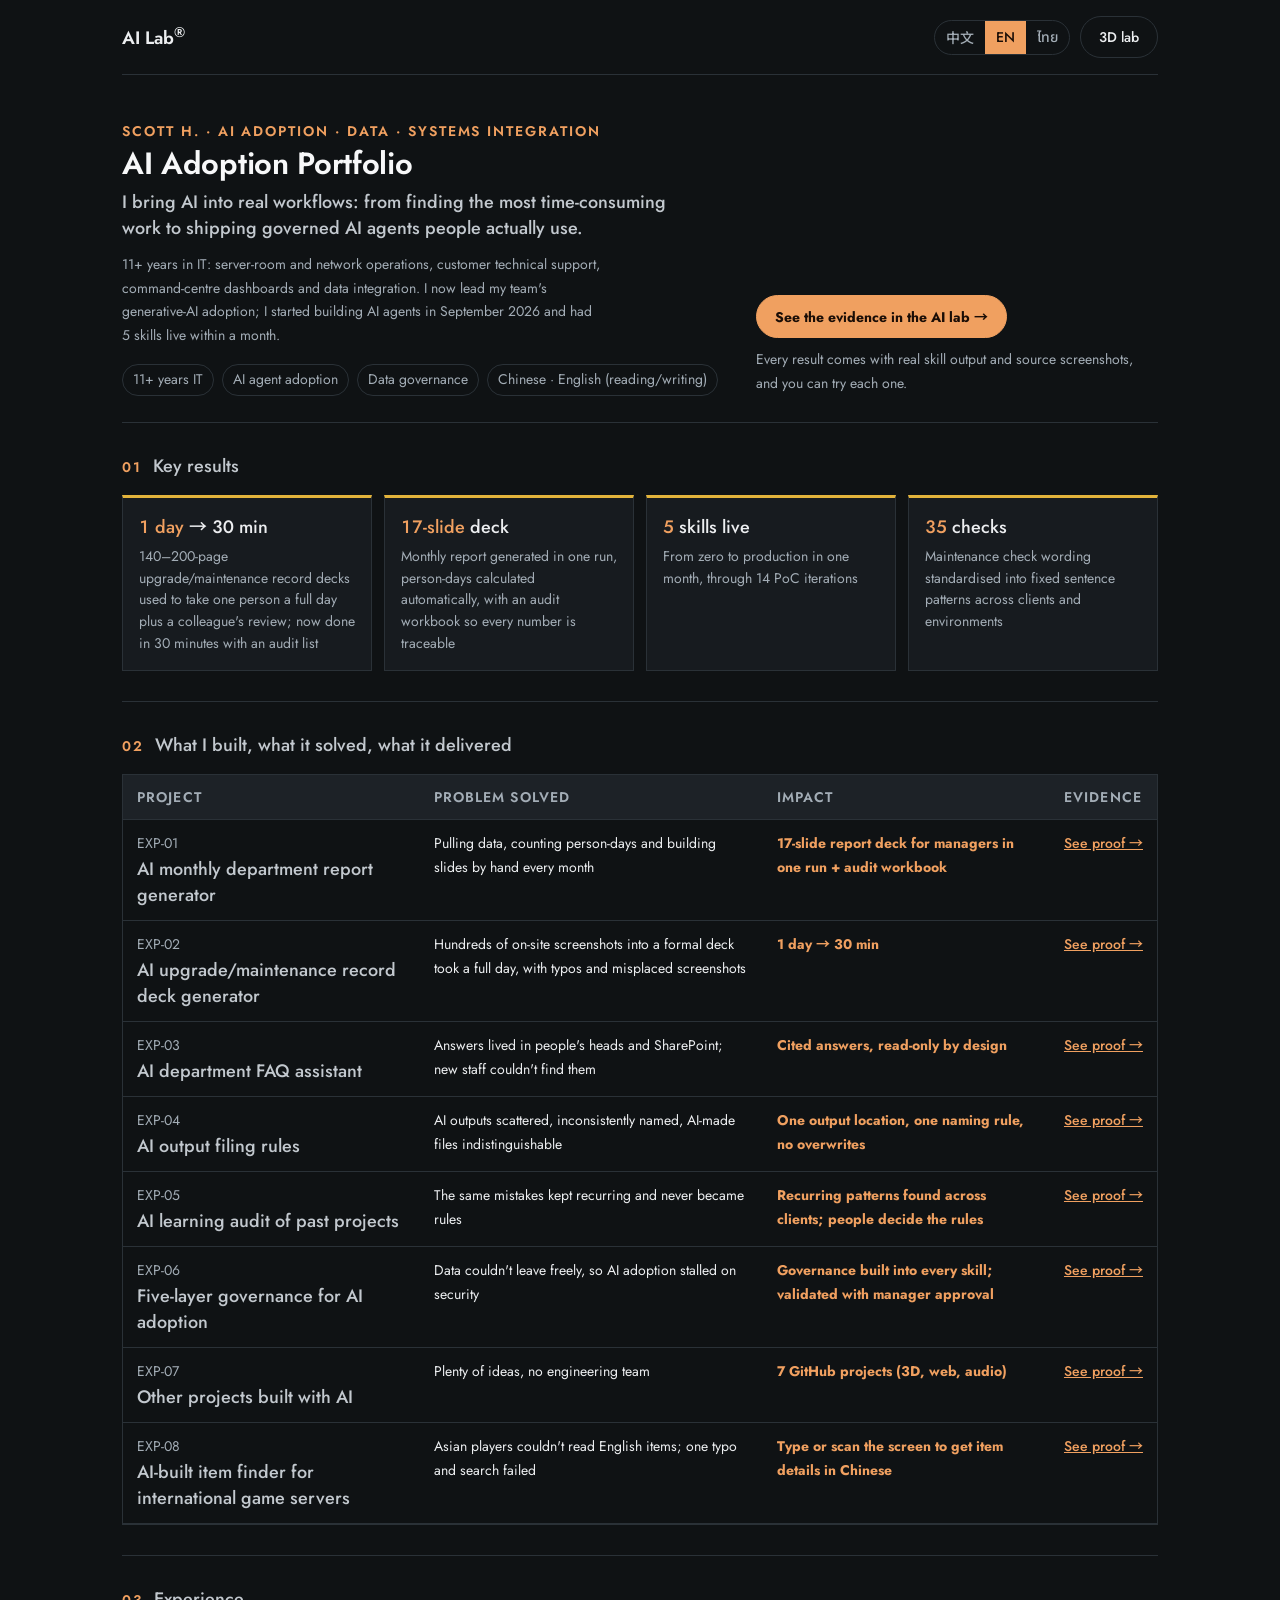
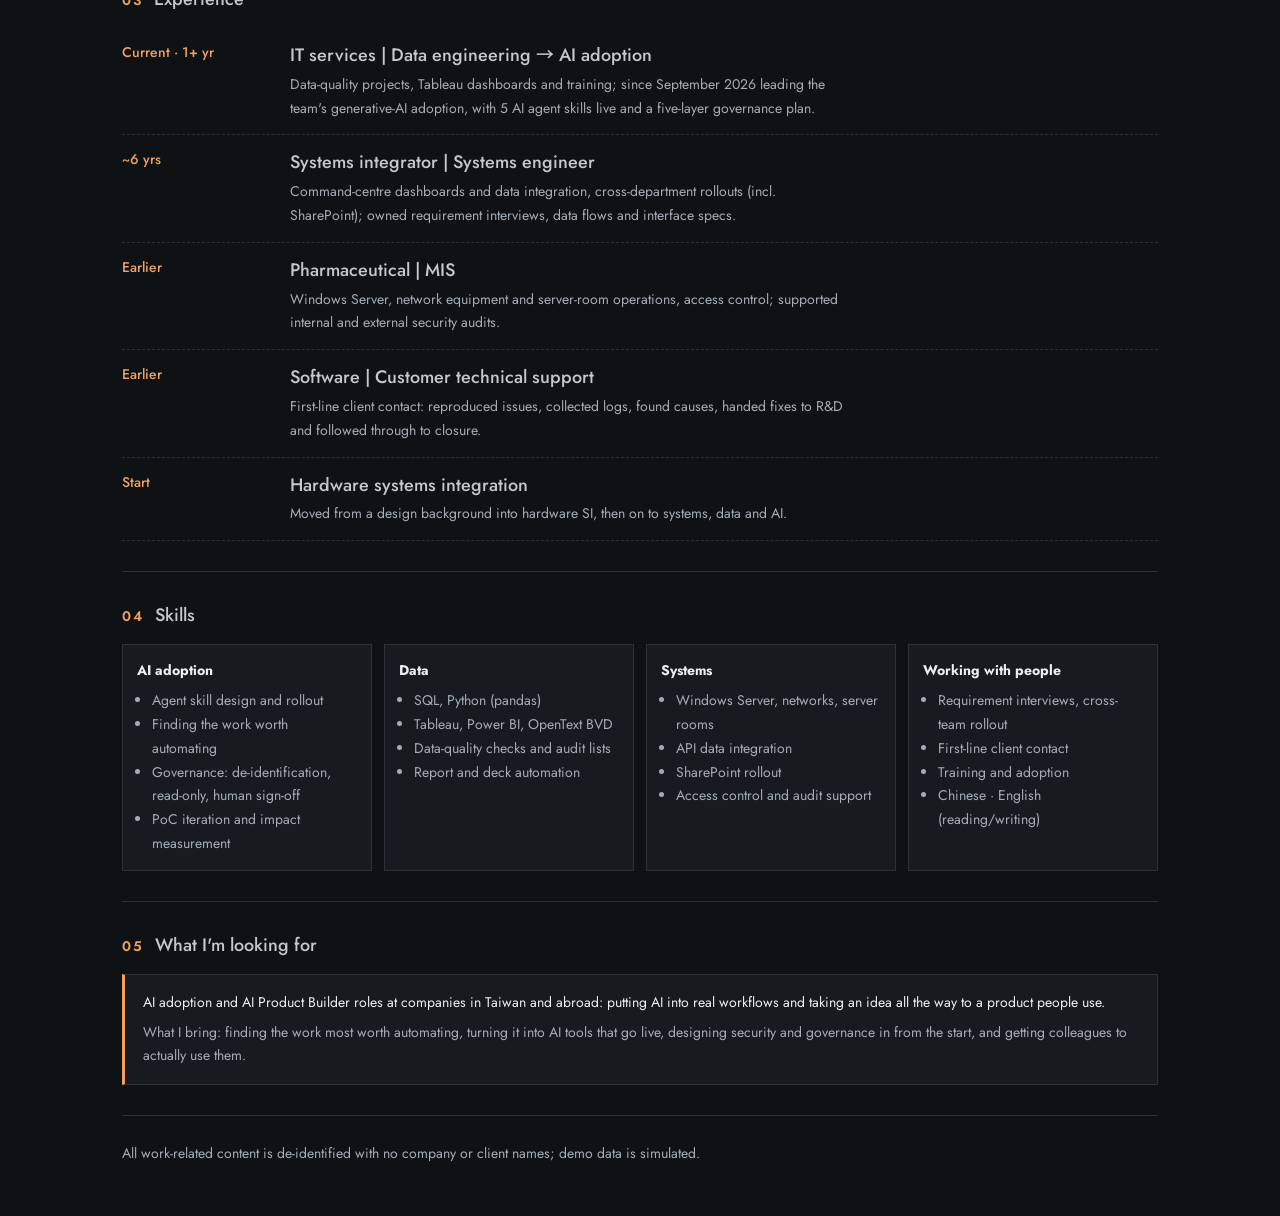
==== profile.html @ 8e2d0baa "「17 頁」統一寫明是 17 頁簡報（中英泰） Co-Authored-By: Claude Opus 5.5 <noreply@anthropic.com> Claude-Session: http" ====
<!DOCTYPE html>
<html lang="zh-Hant">
<head>
<meta charset="utf-8">
<meta name="viewport" content="width=device-width, initial-scale=1">
<title>Scott H. · AI 導入作品集</title>
<link rel="preconnect" href="https://fonts.googleapis.com">
<link rel="preconnect" href="https://fonts.gstatic.com" crossorigin>
<link href="https://fonts.googleapis.com/css2?family=Jost:wght@200;300;400;500;600;700;800;900&family=Noto+Sans+TC:wght@300;400;500;700;900&family=Noto+Sans+Thai:wght@300;400;500;700&display=swap" rel="stylesheet">
<script src="i18n.js"></script>
<style>
/* One-page profile for HR and hiring managers: who, what, impact, proof. Industrial palette matching the 3D lab. */
:root{
  --bg:#0F1214;--panel:#171B1F;--panel2:#1D2227;--ink:#ECEEF0;--ink2:#A3ADB6;--line:#2A3137;
  --amber:#F0A060;--yellow:#E2B33B;--ok:#5CC58C;
  --display:"Jost","Noto Sans TC","Noto Sans Thai","PingFang TC","Microsoft JhengHei",sans-serif;--body:"Jost","Noto Sans TC","Noto Sans Thai","PingFang TC","Microsoft JhengHei",sans-serif;--mono:"Jost","Noto Sans TC","Noto Sans Thai","PingFang TC","Microsoft JhengHei",sans-serif;
  color-scheme:dark;
}
*{box-sizing:border-box}html,body{margin:0}
body{background:var(--bg);color:var(--ink);font:16px/1.7 var(--body)}
a{color:var(--amber)}
.wrap{max-width:1080px;margin:0 auto;padding:0 22px}
.top{display:flex;justify-content:space-between;align-items:center;gap:12px;padding:16px 0;border-bottom:1px solid var(--line)}
.top .logo{font:600 18px var(--display);text-decoration:none;color:var(--ink)}
.top .r{display:flex;gap:10px;align-items:center}
.langsw{display:inline-flex;border:1px solid var(--line);border-radius:999px;overflow:hidden}
.langsw button{background:none;border:none;color:var(--ink2);font:500 12px var(--display);padding:6px 11px;cursor:pointer}
.langsw button[aria-pressed="true"]{background:var(--amber);color:#1A0D06}
.btn{display:inline-flex;align-items:center;gap:8px;padding:10px 18px;border-radius:999px;border:1px solid var(--line);color:var(--ink);text-decoration:none;font:500 14px var(--body)}
.btn.solid{background:var(--amber);border-color:var(--amber);color:#1A0D06;font-weight:700}
.hero{padding:46px 0 26px;display:grid;grid-template-columns:minmax(0,3fr) minmax(0,2fr);gap:30px;align-items:end}
@media (max-width:820px){.hero{grid-template-columns:1fr}}
.k{font:600 12px var(--mono);letter-spacing:.14em;color:var(--amber);text-transform:uppercase}
h1{font:300 clamp(42px,6vw,72px)/1.05 var(--display);margin:.15em 0 .2em;letter-spacing:-.01em}
.role{font:500 clamp(18px,2.2vw,22px)/1.5 var(--body);margin:0 0 12px;text-wrap:balance}
.lede{color:var(--ink2);max-width:60ch;margin:0}
.chips{display:flex;flex-wrap:wrap;gap:8px;margin-top:16px}
.chip{font-size:13px;padding:3px 10px;border:1px solid var(--line);border-radius:999px;color:var(--ink2)}
.cta{display:flex;flex-direction:column;gap:10px;align-items:flex-start}
.cta p{margin:0;font-size:13px;color:var(--ink2)}
section{padding:30px 0;border-top:1px solid var(--line)}
h2{font:500 22px var(--body);margin:0 0 16px;display:flex;gap:12px;align-items:baseline}
h2 small{font:600 12px var(--mono);color:var(--amber);letter-spacing:.12em}
.tiles{display:grid;grid-template-columns:repeat(4,minmax(0,1fr));gap:12px}
@media (max-width:820px){.tiles{grid-template-columns:repeat(2,minmax(0,1fr))}}
.tile{background:var(--panel);border:1px solid var(--line);border-top:3px solid var(--yellow);padding:16px}
.tile strong{display:block;font:500 clamp(26px,3vw,34px)/1.15 var(--display);color:var(--ink);font-variant-numeric:tabular-nums}
.tile strong em{font-style:normal;color:var(--amber)}
.tile span{display:block;margin-top:6px;font-size:14px;color:var(--ink2);line-height:1.55}
.tbl{overflow-x:auto;border:1px solid var(--line)}
table{border-collapse:collapse;width:100%;min-width:760px;font-size:14.5px}
th,td{padding:12px 14px;border-bottom:1px solid var(--line);text-align:left;vertical-align:top}
th{background:var(--panel2);font:600 12px var(--mono);letter-spacing:.08em;color:var(--ink2);text-transform:uppercase}
td.case b{display:block;font-size:15.5px}td.case small{color:var(--ink2);font:12px var(--mono)}
td.gain{color:var(--amber);font-weight:700;white-space:normal;min-width:160px}
td.ev a{white-space:nowrap;font-weight:500}
.tl{display:flex;flex-direction:column;gap:0}
.tl .it{display:grid;grid-template-columns:150px minmax(0,1fr);gap:18px;padding:14px 0;border-bottom:1px dashed var(--line)}
@media (max-width:640px){.tl .it{grid-template-columns:1fr;gap:2px}}
.tl .when{font:500 14px var(--mono);color:var(--amber)}
.tl b{font-size:16px}.tl p{margin:4px 0 0;color:var(--ink2);font-size:14.5px;max-width:70ch}
.cols{display:grid;grid-template-columns:repeat(4,minmax(0,1fr));gap:12px}
@media (max-width:820px){.cols{grid-template-columns:repeat(2,minmax(0,1fr))}}
.col{background:var(--panel);border:1px solid var(--line);padding:14px}
.col b{display:block;margin-bottom:6px}.col ul{margin:0;padding-left:1.1em;color:var(--ink2);font-size:14px}
.target{background:var(--panel);border:1px solid var(--line);border-left:3px solid var(--amber);padding:16px 18px}
.target p{margin:0 0 6px}.target p:last-child{margin:0;color:var(--ink2);font-size:14.5px}
footer{padding:26px 0 50px;color:var(--ink2);font-size:13px;border-top:1px solid var(--line)}
a:focus-visible,button:focus-visible{outline:2px solid var(--amber);outline-offset:2px}
</style>
<link rel="stylesheet" href="type.css">
</head>
<body>
<div class="wrap">
  <header class="top"><a class="logo" href="index.html">AI Lab<sup>®</sup></a><div class="r"><span id="sw"></span><a class="btn" href="index.html" data-t="toLab"></a></div></header>

  <div class="hero">
    <div>
      <div class="k" data-t="k"></div>
      <h1 data-t="h1"></h1>
      <p class="role" data-t="role"></p>
      <p class="lede" data-t="lede"></p>
      <div class="chips" id="chips"></div>
    </div>
    <div class="cta"><a class="btn solid" href="index.html#room" data-t="ctaLab"></a><p data-t="ctaNote"></p></div>
  </div>

  <section><h2><small>01</small><span data-t="h.impact"></span></h2><div class="tiles" id="tiles"></div></section>
  <section><h2><small>02</small><span data-t="h.cases"></span></h2><div class="tbl"><table><thead><tr><th data-t="th.case"></th><th data-t="th.pain"></th><th data-t="th.gain"></th><th data-t="th.ev"></th></tr></thead><tbody id="rows"></tbody></table></div></section>
  <section><h2><small>03</small><span data-t="h.tl"></span></h2><div class="tl" id="tl"></div></section>
  <section><h2><small>04</small><span data-t="h.skills"></span></h2><div class="cols" id="cols"></div></section>
  <section><h2><small>05</small><span data-t="h.target"></span></h2><div class="target"><p data-t="target1"></p><p data-t="target2"></p></div></section>
  <footer data-t="foot"></footer>
</div>
<script>
const L=(window.I18N&&I18N.lang)||"zh";
const T={
 k:{zh:"Scott H. · AI 導入 · 資料 · 系統整合",en:"Scott H. · AI adoption · Data · Systems integration",th:"Scott H. · การนำ AI มาใช้ · ข้อมูล · บูรณาการระบบ"},
 h1:{zh:"AI 導入作品集",en:"AI Adoption Portfolio",th:"พอร์ตโฟลิโอการนำ AI มาใช้"},
 role:{zh:"把 AI 導入真實工作流程的人：從找出最耗工的作業，到做成可上線、可治理的 AI Agent。",en:"I bring AI into real workflows: from finding the most time-consuming work to shipping governed AI agents people actually use.",th:"ผมนำ AI เข้าสู่งานจริง ตั้งแต่ค้นหางานที่กินเวลามากที่สุด จนถึงสร้าง AI Agent ที่ใช้งานได้จริงและมีการกำกับดูแล"},
 lede:{zh:"超過 11 年 IT 資歷，做過機房與網路維運、客戶技術窗口、戰情室儀表板與資料整合，現在負責團隊的生成式 AI 導入。2026 年 9 月開始做 AI Agent，一個月內讓 5 支 Skill 上線。",en:"11+ years in IT: server-room and network operations, customer technical support, command-centre dashboards and data integration. I now lead my team's generative-AI adoption; I started building AI agents in September 2026 and had 5 skills live within a month.",th:"ประสบการณ์ไอทีมากกว่า 11 ปี ทั้งดูแลห้องเซิร์ฟเวอร์และเครือข่าย ผู้ประสานงานเทคนิคกับลูกค้า แดชบอร์ดศูนย์บัญชาการ และการเชื่อมต่อข้อมูล ปัจจุบันรับผิดชอบการนำ Generative AI มาใช้ในทีม เริ่มสร้าง AI Agent ในเดือนกันยายน 2026 และใช้งานจริงได้ 5 Skill ภายในหนึ่งเดือน"},
 chips:{zh:["11+ 年 IT","AI Agent 導入","資料治理","中文・英文讀寫"],en:["11+ years IT","AI agent adoption","Data governance","Chinese · English (reading/writing)"],th:["ไอที 11+ ปี","นำ AI Agent มาใช้","กำกับดูแลข้อมูล","จีน · อังกฤษ (อ่าน/เขียน)"]},
 toLab:{zh:"3D 實驗室",en:"3D lab",th:"ห้องแล็บ 3D"},
 ctaLab:{zh:"進入 AI 實驗室看實際證據 →",en:"See the evidence in the AI lab →",th:"ดูหลักฐานในห้องแล็บ AI →"},
 ctaNote:{zh:"每個成果都附 Skill 實際產出的畫面與原始檔截圖，也可以直接操作。",en:"Every result comes with real skill output and source screenshots, and you can try each one.",th:"ทุกผลงานมีภาพผลลัพธ์จริงของ Skill และภาพไฟล์ต้นฉบับ และทดลองใช้งานได้"},
 "h.impact":{zh:"關鍵成果",en:"Key results",th:"ผลลัพธ์สำคัญ"},
 "h.cases":{zh:"做過什麼、解決什麼、效益在哪",en:"What I built, what it solved, what it delivered",th:"ทำอะไร แก้ปัญหาอะไร และได้ผลอย่างไร"},
 "th.case":{zh:"成果",en:"Project",th:"ผลงาน"},"th.pain":{zh:"解決的問題",en:"Problem solved",th:"ปัญหาที่แก้"},"th.gain":{zh:"效益",en:"Impact",th:"ผลลัพธ์"},"th.ev":{zh:"證據",en:"Evidence",th:"หลักฐาน"},
 "h.tl":{zh:"經歷",en:"Experience",th:"ประสบการณ์"},
 "h.skills":{zh:"能力",en:"Skills",th:"ทักษะ"},
 "h.target":{zh:"求職方向",en:"What I'm looking for",th:"ตำแหน่งที่มองหา"},
 target1:{zh:"國內外企業的 AI 導入與 AI Product Builder 相關職務：把 AI 用進真實工作流程，從一個想法做到可上線的產品。",en:"AI adoption and AI Product Builder roles at companies in Taiwan and abroad: putting AI into real workflows and taking an idea all the way to a product people use.",th:"ตำแหน่งด้านการนำ AI มาใช้และ AI Product Builder ในองค์กรทั้งในไต้หวันและต่างประเทศ: นำ AI เข้าสู่งานจริง และพาไอเดียไปจนเป็นผลิตภัณฑ์ที่ใช้งานได้"},
 target2:{zh:"能帶來的是：找出最值得自動化的作業、做成可上線的 AI 工具、同時把資安與治理設計進去，並推動同事真的用起來。",en:"What I bring: finding the work most worth automating, turning it into AI tools that go live, designing security and governance in from the start, and getting colleagues to actually use them.",th:"สิ่งที่ผมนำมาได้: ค้นหางานที่คุ้มค่าที่สุดในการทำให้อัตโนมัติ สร้างเป็นเครื่องมือ AI ที่ใช้งานจริง ออกแบบความปลอดภัยและการกำกับดูแลตั้งแต่ต้น และผลักดันให้เพื่อนร่วมงานใช้งานจริง"},
 foot:{zh:"所有工作相關內容均已去識別化，不含公司與客戶名稱；展示資料為模擬資料。",en:"All work-related content is de-identified with no company or client names; demo data is simulated.",th:"เนื้อหาที่เกี่ยวกับงานทั้งหมดปกปิดตัวตนแล้ว ไม่มีชื่อบริษัทหรือลูกค้า ข้อมูลสาธิตเป็นข้อมูลจำลอง"},
 ev:{zh:"看證據 →",en:"See proof →",th:"ดูหลักฐาน →"}
};
const t=k=>(T[k]&&(T[k][L]||T[k].zh))||k;
const TILES={
 zh:[["<em>1 天</em> → 30 分鐘","140–200 頁的升級／保養紀錄簡報，原本一人整天製作再請同事核對，現在半小時完成並附核對明細"],["<em>17 頁</em>簡報","月會報告一次產出，人天自動計算，附核對明細 Excel，每個數字可回查"],["<em>5 支</em> Skill","一個月內從零到上線，經過 14 版 PoC 迭代"],["<em>35 項</em>","保養檢查寫法統一成標準句型，跨客戶、跨環境一致"]],
 en:[["<em>1 day</em> → 30 min","140–200-page upgrade/maintenance record decks used to take one person a full day plus a colleague's review; now done in 30 minutes with an audit list"],["<em>17-slide</em> deck","Monthly report generated in one run, person-days calculated automatically, with an audit workbook so every number is traceable"],["<em>5</em> skills live","From zero to production in one month, through 14 PoC iterations"],["<em>35</em> checks","Maintenance check wording standardised into fixed sentence patterns across clients and environments"]],
 th:[["<em>1 วัน</em> → 30 นาที","สไลด์บันทึกอัปเกรด/บำรุงรักษา 140–200 หน้า เดิมใช้คนหนึ่งคนทั้งวันและให้เพื่อนตรวจ ตอนนี้เสร็จใน 30 นาทีพร้อมรายการตรวจสอบ"],["สไลด์ <em>17 หน้า</em>","รายงานประจำเดือนสร้างในครั้งเดียว คำนวณ man-day อัตโนมัติ พร้อม Excel ตรวจสอบให้ย้อนดูทุกตัวเลขได้"],["<em>5</em> Skill","จากศูนย์ถึงใช้งานจริงในหนึ่งเดือน ผ่าน PoC 14 รอบ"],["<em>35</em> รายการ","ปรับการเขียนรายการตรวจบำรุงรักษาเป็นรูปแบบมาตรฐานเดียวกันทุกลูกค้าและทุกสภาพแวดล้อม"]]
};
const ROWS={
 zh:[["manual","AI 升級／保養紀錄簡報產生器","上百張現場截圖要整理成正式簡報，一份一整天，常有錯字與截圖放錯頁","1 天 → 30 分鐘"],
     ["report","AI 部門月會報告產生器","每月手動撈資料、算人天、逐頁排簡報","給主管的 17 頁月報簡報一次產出＋核對明細"],
     ["gov","AI 導入的五層治理","資料不能隨意外送，AI 導入卡在資安","治理寫進每支 Skill，主管同意下完成驗證"],
     ["kb","AI 部門 FAQ 問答助手","答案散在同事腦中與 SharePoint，新人找不到","有出處的回答，只讀不寫"],
     ["cases","AI 歷史案子學習稽核","同樣的錯誤反覆發生，經驗沒變成規則","跨客戶找出重複模式，規則由人決定"],
     ["maint","AI 產出檔案存放規範","AI 產出散落、命名不一、分不出是否 AI 生成","單一出口、統一命名、不覆蓋"],
     ["ocr","AI 協作開發的國際服道具辨識工具","亞洲玩家看不懂英文道具，拼錯就查不到","打字或掃描畫面都能查到中文資料"],
     ["build","用 AI 開發的其他作品","想法多但沒有工程團隊","7 個 GitHub 專案（3D、網頁、音效）"]],
 en:[["manual","AI upgrade/maintenance record deck generator","Hundreds of on-site screenshots into a formal deck took a full day, with typos and misplaced screenshots","1 day → 30 min"],
     ["report","AI monthly department report generator","Pulling data, counting person-days and building slides by hand every month","17-slide report deck for managers in one run + audit workbook"],
     ["gov","Five-layer governance for AI adoption","Data couldn't leave freely, so AI adoption stalled on security","Governance built into every skill; validated with manager approval"],
     ["kb","AI department FAQ assistant","Answers lived in people's heads and SharePoint; new staff couldn't find them","Cited answers, read-only by design"],
     ["cases","AI learning audit of past projects","The same mistakes kept recurring and never became rules","Recurring patterns found across clients; people decide the rules"],
     ["maint","AI output filing rules","AI outputs scattered, inconsistently named, AI-made files indistinguishable","One output location, one naming rule, no overwrites"],
     ["ocr","AI-built item finder for international game servers","Asian players couldn't read English items; one typo and search failed","Type or scan the screen to get item details in Chinese"],
     ["build","Other projects built with AI","Plenty of ideas, no engineering team","7 GitHub projects (3D, web, audio)"]],
 th:[["manual","ตัวสร้างสไลด์บันทึกอัปเกรด/บำรุงรักษาด้วย AI","จัดภาพหน้าจอนับร้อยเป็นสไลด์ทางการใช้เวลาทั้งวัน มีคำผิดและภาพผิดหน้า","1 วัน → 30 นาที"],
     ["report","ตัวสร้างรายงานประชุมประจำเดือนด้วย AI","ต้องดึงข้อมูล คำนวณ man-day และทำสไลด์เองทุกเดือน","สไลด์รายงาน 17 หน้าสำหรับหัวหน้าในครั้งเดียว + Excel ตรวจสอบ"],
     ["gov","การกำกับดูแล 5 ชั้นสำหรับการนำ AI มาใช้","ส่งข้อมูลออกไม่ได้ การนำ AI มาใช้ติดเรื่องความปลอดภัย","ฝังการกำกับดูแลในทุก Skill และทดสอบภายใต้การอนุมัติของหัวหน้า"],
     ["kb","ผู้ช่วย AI ตอบคำถาม FAQ ของแผนก","คำตอบอยู่ในหัวคนและ SharePoint พนักงานใหม่หาไม่เจอ","ตอบพร้อมแหล่งที่มา อ่านอย่างเดียว"],
     ["cases","AI ตรวจสอบเพื่อเรียนรู้จากโปรเจกต์ในอดีต","ความผิดพลาดเดิมเกิดซ้ำและไม่กลายเป็นกฎ","พบรูปแบบซ้ำข้ามลูกค้า ให้คนตัดสินใจเรื่องกฎ"],
     ["maint","กฎการจัดเก็บไฟล์ที่สร้างด้วย AI","ไฟล์ AI กระจัดกระจาย ชื่อไม่เหมือนกัน แยกไม่ออกว่า AI สร้าง","จุดจัดเก็บเดียว ตั้งชื่อแบบเดียว ไม่เขียนทับ"],
     ["ocr","ตัวช่วยค้นหาไอเท็มเซิร์ฟเวอร์อินเตอร์ที่พัฒนาด้วย AI","ผู้เล่นเอเชียอ่านไอเท็มภาษาอังกฤษไม่ออก พิมพ์ผิดก็ค้นไม่เจอ","พิมพ์หรือสแกนหน้าจอเพื่อดูข้อมูลภาษาจีน"],
     ["build","ผลงานอื่นที่พัฒนาด้วย AI","มีไอเดียมากแต่ไม่มีทีมวิศวกร","7 โปรเจกต์บน GitHub (3D, เว็บ, เสียง)"]]
};
const TL={
 zh:[["現職 · 1 年多","IT 服務業｜資料工程 → AI 導入","資料品質檢核專案、Tableau 儀表板與教育訓練；2026 年 9 月起負責團隊的生成式 AI 導入，5 支 AI Agent Skill 上線並規劃五層治理。"],
     ["約 6 年","系統整合業｜系統工程師","戰情室儀表板開發與資料串接，跨部門系統導入（含 SharePoint），負責需求訪談、資料流與介接格式定義。"],
     ["更早","醫藥業｜MIS","Windows Server、網路設備與機房維運，權限控管；協助內外部資安稽核與改善。"],
     ["更早","軟體業｜客戶技術支援","客戶第一線窗口：重現問題、收集 log、釐清原因交研發修正並追蹤到結案。"],
     ["起點","硬體系統整合","從設計背景轉入硬體 SI，之後一路走向系統、數據與 AI。"]],
 en:[["Current · 1+ yr","IT services | Data engineering → AI adoption","Data-quality projects, Tableau dashboards and training; since September 2026 leading the team's generative-AI adoption, with 5 AI agent skills live and a five-layer governance plan."],
     ["~6 yrs","Systems integrator | Systems engineer","Command-centre dashboards and data integration, cross-department rollouts (incl. SharePoint); owned requirement interviews, data flows and interface specs."],
     ["Earlier","Pharmaceutical | MIS","Windows Server, network equipment and server-room operations, access control; supported internal and external security audits."],
     ["Earlier","Software | Customer technical support","First-line client contact: reproduced issues, collected logs, found causes, handed fixes to R&D and followed through to closure."],
     ["Start","Hardware systems integration","Moved from a design background into hardware SI, then on to systems, data and AI."]],
 th:[["ปัจจุบัน · 1 ปีกว่า","ธุรกิจบริการไอที | วิศวกรข้อมูล → การนำ AI มาใช้","โปรเจกต์ตรวจคุณภาพข้อมูล แดชบอร์ด Tableau และการอบรม ตั้งแต่กันยายน 2026 รับผิดชอบการนำ Generative AI มาใช้ในทีม มี AI Agent Skill ใช้งานจริง 5 ตัว และวางแผนการกำกับดูแล 5 ชั้น"],
     ["ประมาณ 6 ปี","บูรณาการระบบ | วิศวกรระบบ","พัฒนาแดชบอร์ดศูนย์บัญชาการและเชื่อมต่อข้อมูล นำระบบเข้าใช้ข้ามแผนก (รวม SharePoint) รับผิดชอบการเก็บความต้องการ กำหนดการไหลของข้อมูลและรูปแบบการเชื่อมต่อ"],
     ["ก่อนหน้า","ธุรกิจยา | MIS","ดูแล Windows Server อุปกรณ์เครือข่ายและห้องเซิร์ฟเวอร์ ควบคุมสิทธิ์ สนับสนุนการตรวจสอบความปลอดภัยภายในและภายนอก"],
     ["ก่อนหน้า","ธุรกิจซอฟต์แวร์ | ซัพพอร์ตเทคนิคลูกค้า","ผู้ติดต่อด่านแรกของลูกค้า: จำลองปัญหา เก็บ log หาสาเหตุ ส่งให้ R&D แก้ไข และติดตามจนปิดงาน"],
     ["จุดเริ่มต้น","บูรณาการระบบฮาร์ดแวร์","จากพื้นฐานด้านการออกแบบสู่งาน SI ฮาร์ดแวร์ แล้วต่อไปยังระบบ ข้อมูล และ AI"]]
};
const COLS={
 zh:[["AI 導入",["Agent Skill 設計與上線","需求盤點、找出值得自動化的作業","治理：去識別化、只讀、人工確認","PoC 迭代與成效量測"]],["資料",["SQL、Python（pandas）","Tableau、Power BI、OpenText BVD","資料品質檢核與核對明細","報表與簡報自動化"]],["系統",["Windows Server、網路、機房維運","API 資料串接","SharePoint 導入","權限控管與稽核支援"]],["協作",["需求訪談與跨部門導入","客戶第一線窗口","教育訓練與推廣","中文・英文讀寫"]]],
 en:[["AI adoption",["Agent skill design and rollout","Finding the work worth automating","Governance: de-identification, read-only, human sign-off","PoC iteration and impact measurement"]],["Data",["SQL, Python (pandas)","Tableau, Power BI, OpenText BVD","Data-quality checks and audit lists","Report and deck automation"]],["Systems",["Windows Server, networks, server rooms","API data integration","SharePoint rollout","Access control and audit support"]],["Working with people",["Requirement interviews, cross-team rollout","First-line client contact","Training and adoption","Chinese · English (reading/writing)"]]],
 th:[["การนำ AI มาใช้",["ออกแบบและเปิดใช้ Agent Skill","ค้นหางานที่ควรทำให้อัตโนมัติ","กำกับดูแล: ปกปิดข้อมูล อ่านอย่างเดียว ให้คนยืนยัน","ทำ PoC ซ้ำและวัดผล"]],["ข้อมูล",["SQL, Python (pandas)","Tableau, Power BI, OpenText BVD","ตรวจคุณภาพข้อมูลและรายการตรวจสอบ","ทำรายงานและสไลด์อัตโนมัติ"]],["ระบบ",["Windows Server เครือข่าย ห้องเซิร์ฟเวอร์","เชื่อมต่อข้อมูลผ่าน API","นำ SharePoint มาใช้","ควบคุมสิทธิ์และสนับสนุนการตรวจสอบ"]],["การทำงานร่วมกัน",["เก็บความต้องการและนำระบบใช้ข้ามแผนก","ผู้ติดต่อด่านแรกกับลูกค้า","อบรมและผลักดันการใช้งาน","จีน · อังกฤษ (อ่าน/เขียน)"]]]
};
const pick=o=>o[L]||o.zh;
document.querySelectorAll("[data-t]").forEach(el=>el.innerHTML=t(el.dataset.t));
document.getElementById("chips").innerHTML=pick(T.chips).map(c=>`<span class="chip">${c}</span>`).join("");
document.getElementById("tiles").innerHTML=pick(TILES).map(([a,b])=>`<div class="tile"><strong>${a}</strong><span>${b}</span></div>`).join("");
document.getElementById("rows").innerHTML=pick(ROWS).slice().sort((a,b)=>["report","manual","kb","maint","cases","gov","build","ocr"].indexOf(a[0])-["report","manual","kb","maint","cases","gov","build","ocr"].indexOf(b[0])).map(([id,n,p,g],i)=>`<tr><td class="case"><small>${"EXP-0"+(["report","manual","kb","maint","cases","gov","build","ocr"].indexOf(id)+1)}</small><b>${n}</b></td><td>${p}</td><td class="gain">${g}</td><td class="ev"><a href="index.html#${id}">${t("ev")}</a></td></tr>`).join("");
document.getElementById("tl").innerHTML=pick(TL).map(([w,h,d])=>`<div class="it"><div class="when">${w}</div><div><b>${h}</b><p>${d}</p></div></div>`).join("");
document.getElementById("cols").innerHTML=pick(COLS).map(([h,list])=>`<div class="col"><b>${h}</b><ul>${list.map(x=>`<li>${x}</li>`).join("")}</ul></div>`).join("");
document.getElementById("sw").innerHTML=I18N.switcher();
document.title=`Scott H. · ${t("k")}`;
</script>
</body>
</html>
---- type.css ----
/* =========================================================
   Type system: three sizes only, one font per language.
   L = titles · M = subtitles · S = body, labels, buttons
   Title colour is the strongest, subtitle softer, body softest.
   Orange stays for highlights (impact lines, KPI numbers).
   ========================================================= */
:root{
  --fs-l:clamp(28px,2.4vw,38px);
  --fs-m:18px;
  --fs-s:14px;
  --c-title:#F7F8F9;
  --c-sub:#C2C8CE;
}
@media (max-width:860px){:root{--fs-l:26px;--fs-m:16px;--fs-s:14px}}

/* everything defaults to S (SVG badges keep their own sizing) */
body :where(:not(svg):not(svg *)){font-size:var(--fs-s)!important}
body{font-size:var(--fs-s)!important}

/* ---------- L: titles ---------- */
h1,
#entryUI .cn,#entryUI h2,
.bench-head h2,
#loader .big,
.step-head h2{
  font-size:var(--fs-l)!important;line-height:1.2!important;font-weight:600!important;color:var(--c-title)!important;
}
#loader .big small{font-size:var(--fs-s)!important}

/* ---------- M: subtitles ---------- */
#entryUI .cr,
#hdr .logo,.top .logo,.bar-top .brand,
.role,
h2,h3,h4,
.tile b,.tile strong,
.demo b,.demos h3,
.layer .lt b,
.proj b,
.tl b,td.case b,
.arch b,
#menuOv li button b,
.kv strong,.metric strong,.kpi strong,
#entryUI .cm b,
.impact strong{
  font-size:var(--fs-m)!important;line-height:1.45!important;
}
/* subtitle colour/weight: softer than the title (highlights keep their orange) */
#entryUI .cr,.role,
h2,h3,h4,
.tile b,.demo b,.demos h3,.layer .lt b,.proj b,.tl b,td.case b,.arch b,#menuOv li button b{
  color:var(--c-sub)!important;font-weight:500!important;
}
h2 small,#hdr .logo sup,.top .logo sup{font-size:var(--fs-s)!important}
.bench-head h2,.step-head h2{color:var(--c-title)!important}

/* children of a title/subtitle take its size (e.g. the orange number inside a KPI) */
:is(h1,#entryUI .cn,#entryUI h2,.bench-head h2,.step-head h2,#entryUI .cr,.role,h2,h3,h4,.tile b,.tile strong,.demo b,.demos h3,.layer .lt b,.proj b,.tl b,td.case b,.arch b,#menuOv li button b,.kv strong,.metric strong,.kpi strong,#entryUI .cm b,.impact strong) :where(:not(small):not(sup)){font-size:inherit!important}
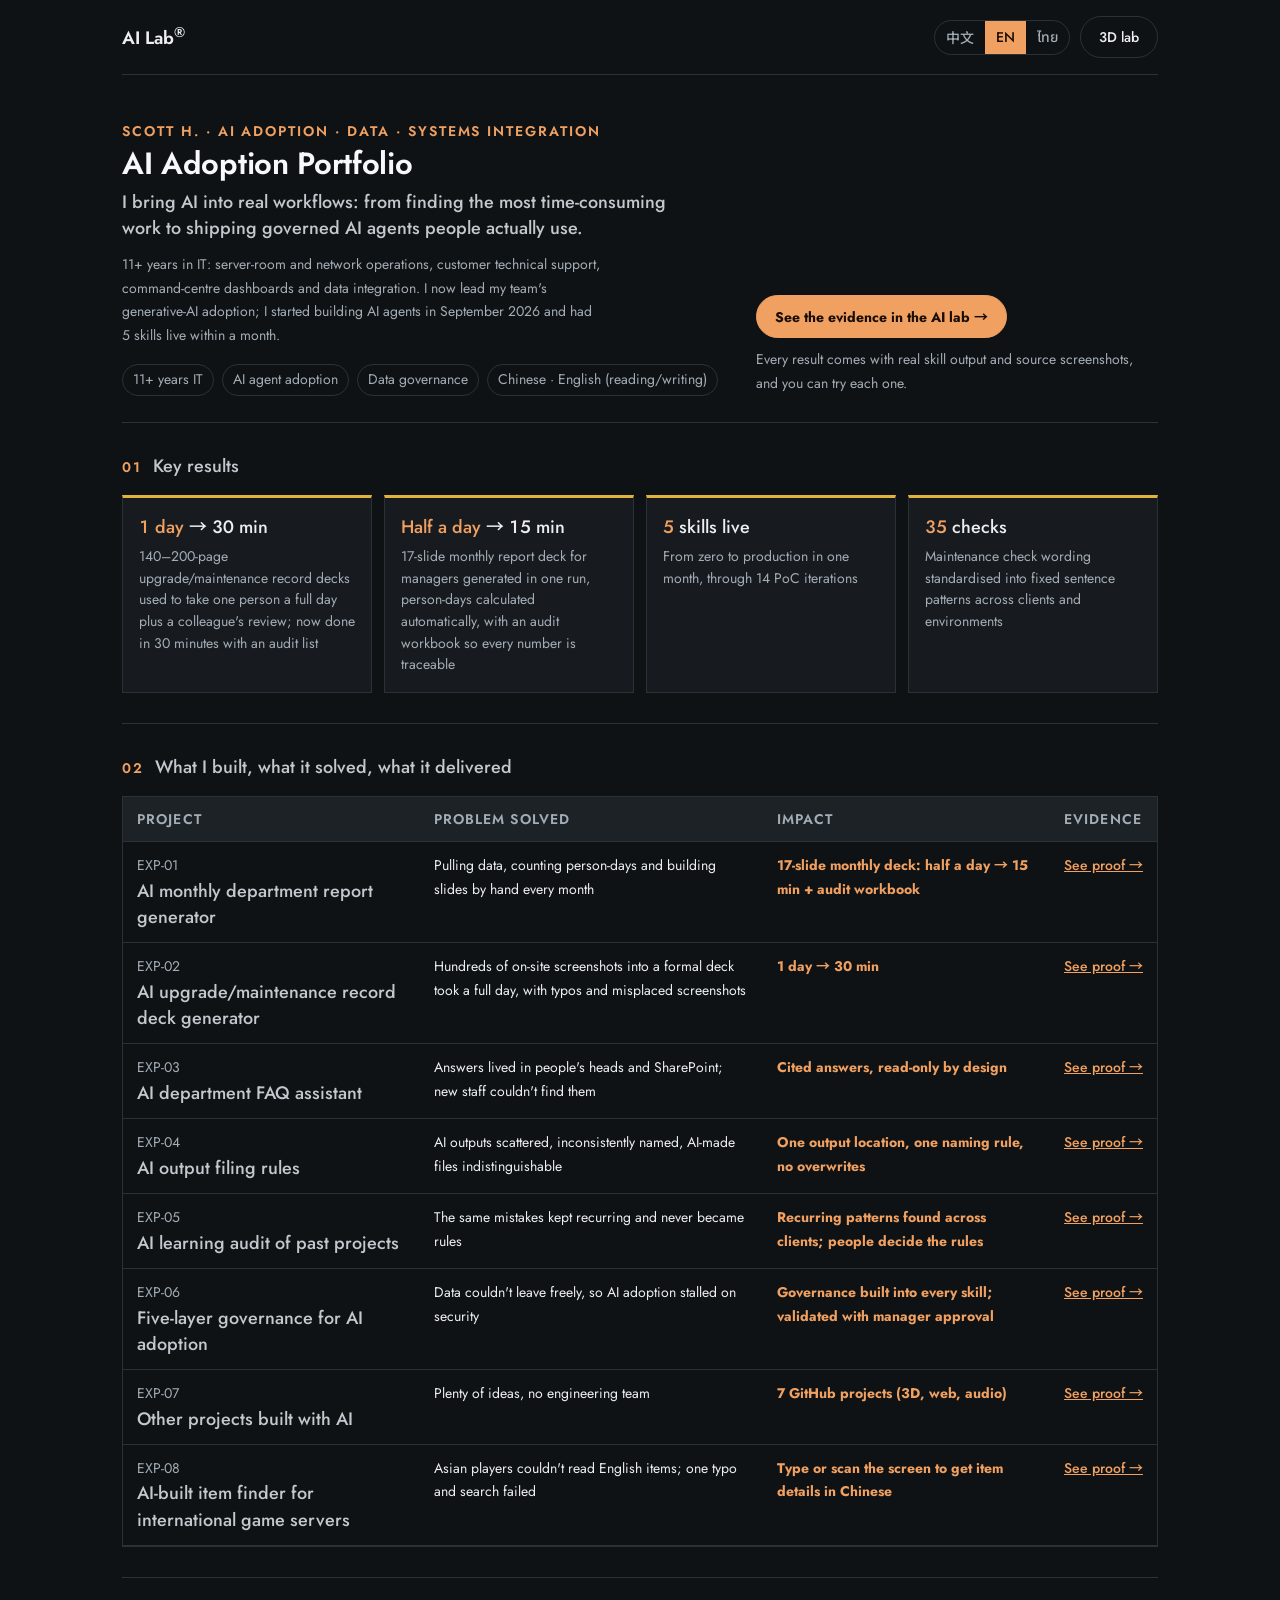
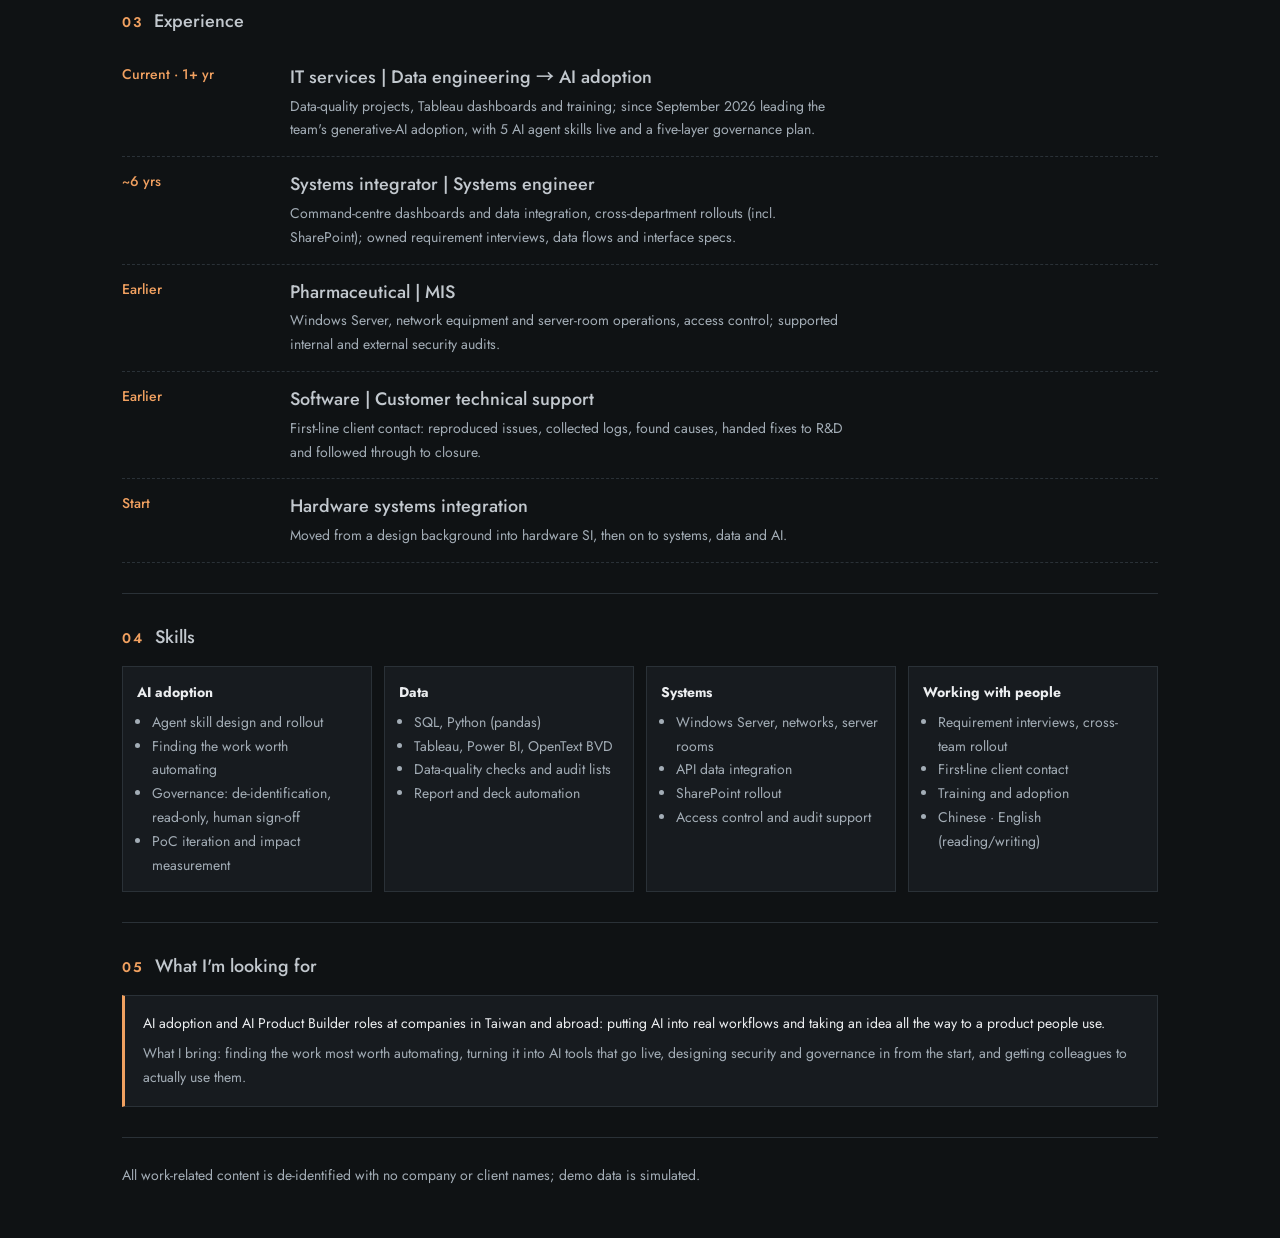
==== commit 42bcb4a1: "月會報告效益改為製作時間：半天 → 15 分鐘（約縮短 94%） Co-Authored-By: Claude Opus 5.5 <noreply@anthropic.com> Claude-Sess" ====
--- a/profile.html
+++ b/profile.html
@@ -116,13 +116,13 @@
 };
 const t=k=>(T[k]&&(T[k][L]||T[k].zh))||k;
 const TILES={
- zh:[["<em>1 天</em> → 30 分鐘","140–200 頁的升級／保養紀錄簡報，原本一人整天製作再請同事核對，現在半小時完成並附核對明細"],["<em>17 頁</em>簡報","月會報告一次產出，人天自動計算，附核對明細 Excel，每個數字可回查"],["<em>5 支</em> Skill","一個月內從零到上線，經過 14 版 PoC 迭代"],["<em>35 項</em>","保養檢查寫法統一成標準句型，跨客戶、跨環境一致"]],
- en:[["<em>1 day</em> → 30 min","140–200-page upgrade/maintenance record decks used to take one person a full day plus a colleague's review; now done in 30 minutes with an audit list"],["<em>17-slide</em> deck","Monthly report generated in one run, person-days calculated automatically, with an audit workbook so every number is traceable"],["<em>5</em> skills live","From zero to production in one month, through 14 PoC iterations"],["<em>35</em> checks","Maintenance check wording standardised into fixed sentence patterns across clients and environments"]],
- th:[["<em>1 วัน</em> → 30 นาที","สไลด์บันทึกอัปเกรด/บำรุงรักษา 140–200 หน้า เดิมใช้คนหนึ่งคนทั้งวันและให้เพื่อนตรวจ ตอนนี้เสร็จใน 30 นาทีพร้อมรายการตรวจสอบ"],["สไลด์ <em>17 หน้า</em>","รายงานประจำเดือนสร้างในครั้งเดียว คำนวณ man-day อัตโนมัติ พร้อม Excel ตรวจสอบให้ย้อนดูทุกตัวเลขได้"],["<em>5</em> Skill","จากศูนย์ถึงใช้งานจริงในหนึ่งเดือน ผ่าน PoC 14 รอบ"],["<em>35</em> รายการ","ปรับการเขียนรายการตรวจบำรุงรักษาเป็นรูปแบบมาตรฐานเดียวกันทุกลูกค้าและทุกสภาพแวดล้อม"]]
+ zh:[["<em>1 天</em> → 30 分鐘","140–200 頁的升級／保養紀錄簡報，原本一人整天製作再請同事核對，現在半小時完成並附核對明細"],["<em>半天</em> → 15 分鐘","給主管的 17 頁月會報告簡報一次產出，人天自動計算，附核對明細 Excel，每個數字可回查"],["<em>5 支</em> Skill","一個月內從零到上線，經過 14 版 PoC 迭代"],["<em>35 項</em>","保養檢查寫法統一成標準句型，跨客戶、跨環境一致"]],
+ en:[["<em>1 day</em> → 30 min","140–200-page upgrade/maintenance record decks used to take one person a full day plus a colleague's review; now done in 30 minutes with an audit list"],["<em>Half a day</em> → 15 min","17-slide monthly report deck for managers generated in one run, person-days calculated automatically, with an audit workbook so every number is traceable"],["<em>5</em> skills live","From zero to production in one month, through 14 PoC iterations"],["<em>35</em> checks","Maintenance check wording standardised into fixed sentence patterns across clients and environments"]],
+ th:[["<em>1 วัน</em> → 30 นาที","สไลด์บันทึกอัปเกรด/บำรุงรักษา 140–200 หน้า เดิมใช้คนหนึ่งคนทั้งวันและให้เพื่อนตรวจ ตอนนี้เสร็จใน 30 นาทีพร้อมรายการตรวจสอบ"],["<em>ครึ่งวัน</em> → 15 นาที","สไลด์รายงานประจำเดือน 17 หน้าสำหรับหัวหน้าสร้างในครั้งเดียว คำนวณ man-day อัตโนมัติ พร้อม Excel ตรวจสอบให้ย้อนดูทุกตัวเลขได้"],["<em>5</em> Skill","จากศูนย์ถึงใช้งานจริงในหนึ่งเดือน ผ่าน PoC 14 รอบ"],["<em>35</em> รายการ","ปรับการเขียนรายการตรวจบำรุงรักษาเป็นรูปแบบมาตรฐานเดียวกันทุกลูกค้าและทุกสภาพแวดล้อม"]]
 };
 const ROWS={
  zh:[["manual","AI 升級／保養紀錄簡報產生器","上百張現場截圖要整理成正式簡報，一份一整天，常有錯字與截圖放錯頁","1 天 → 30 分鐘"],
-     ["report","AI 部門月會報告產生器","每月手動撈資料、算人天、逐頁排簡報","給主管的 17 頁月報簡報一次產出＋核對明細"],
+     ["report","AI 部門月會報告產生器","每月手動撈資料、算人天、逐頁排簡報","17 頁月報簡報：半天 → 15 分鐘＋核對明細"],
      ["gov","AI 導入的五層治理","資料不能隨意外送，AI 導入卡在資安","治理寫進每支 Skill，主管同意下完成驗證"],
      ["kb","AI 部門 FAQ 問答助手","答案散在同事腦中與 SharePoint，新人找不到","有出處的回答，只讀不寫"],
      ["cases","AI 歷史案子學習稽核","同樣的錯誤反覆發生，經驗沒變成規則","跨客戶找出重複模式，規則由人決定"],
@@ -130,7 +130,7 @@
      ["ocr","AI 協作開發的國際服道具辨識工具","亞洲玩家看不懂英文道具，拼錯就查不到","打字或掃描畫面都能查到中文資料"],
      ["build","用 AI 開發的其他作品","想法多但沒有工程團隊","7 個 GitHub 專案（3D、網頁、音效）"]],
  en:[["manual","AI upgrade/maintenance record deck generator","Hundreds of on-site screenshots into a formal deck took a full day, with typos and misplaced screenshots","1 day → 30 min"],
-     ["report","AI monthly department report generator","Pulling data, counting person-days and building slides by hand every month","17-slide report deck for managers in one run + audit workbook"],
+     ["report","AI monthly department report generator","Pulling data, counting person-days and building slides by hand every month","17-slide monthly deck: half a day → 15 min + audit workbook"],
      ["gov","Five-layer governance for AI adoption","Data couldn't leave freely, so AI adoption stalled on security","Governance built into every skill; validated with manager approval"],
      ["kb","AI department FAQ assistant","Answers lived in people's heads and SharePoint; new staff couldn't find them","Cited answers, read-only by design"],
      ["cases","AI learning audit of past projects","The same mistakes kept recurring and never became rules","Recurring patterns found across clients; people decide the rules"],
@@ -138,7 +138,7 @@
      ["ocr","AI-built item finder for international game servers","Asian players couldn't read English items; one typo and search failed","Type or scan the screen to get item details in Chinese"],
      ["build","Other projects built with AI","Plenty of ideas, no engineering team","7 GitHub projects (3D, web, audio)"]],
  th:[["manual","ตัวสร้างสไลด์บันทึกอัปเกรด/บำรุงรักษาด้วย AI","จัดภาพหน้าจอนับร้อยเป็นสไลด์ทางการใช้เวลาทั้งวัน มีคำผิดและภาพผิดหน้า","1 วัน → 30 นาที"],
-     ["report","ตัวสร้างรายงานประชุมประจำเดือนด้วย AI","ต้องดึงข้อมูล คำนวณ man-day และทำสไลด์เองทุกเดือน","สไลด์รายงาน 17 หน้าสำหรับหัวหน้าในครั้งเดียว + Excel ตรวจสอบ"],
+     ["report","ตัวสร้างรายงานประชุมประจำเดือนด้วย AI","ต้องดึงข้อมูล คำนวณ man-day และทำสไลด์เองทุกเดือน","สไลด์รายงาน 17 หน้า: ครึ่งวัน → 15 นาที + Excel ตรวจสอบ"],
      ["gov","การกำกับดูแล 5 ชั้นสำหรับการนำ AI มาใช้","ส่งข้อมูลออกไม่ได้ การนำ AI มาใช้ติดเรื่องความปลอดภัย","ฝังการกำกับดูแลในทุก Skill และทดสอบภายใต้การอนุมัติของหัวหน้า"],
      ["kb","ผู้ช่วย AI ตอบคำถาม FAQ ของแผนก","คำตอบอยู่ในหัวคนและ SharePoint พนักงานใหม่หาไม่เจอ","ตอบพร้อมแหล่งที่มา อ่านอย่างเดียว"],
      ["cases","AI ตรวจสอบเพื่อเรียนรู้จากโปรเจกต์ในอดีต","ความผิดพลาดเดิมเกิดซ้ำและไม่กลายเป็นกฎ","พบรูปแบบซ้ำข้ามลูกค้า ให้คนตัดสินใจเรื่องกฎ"],
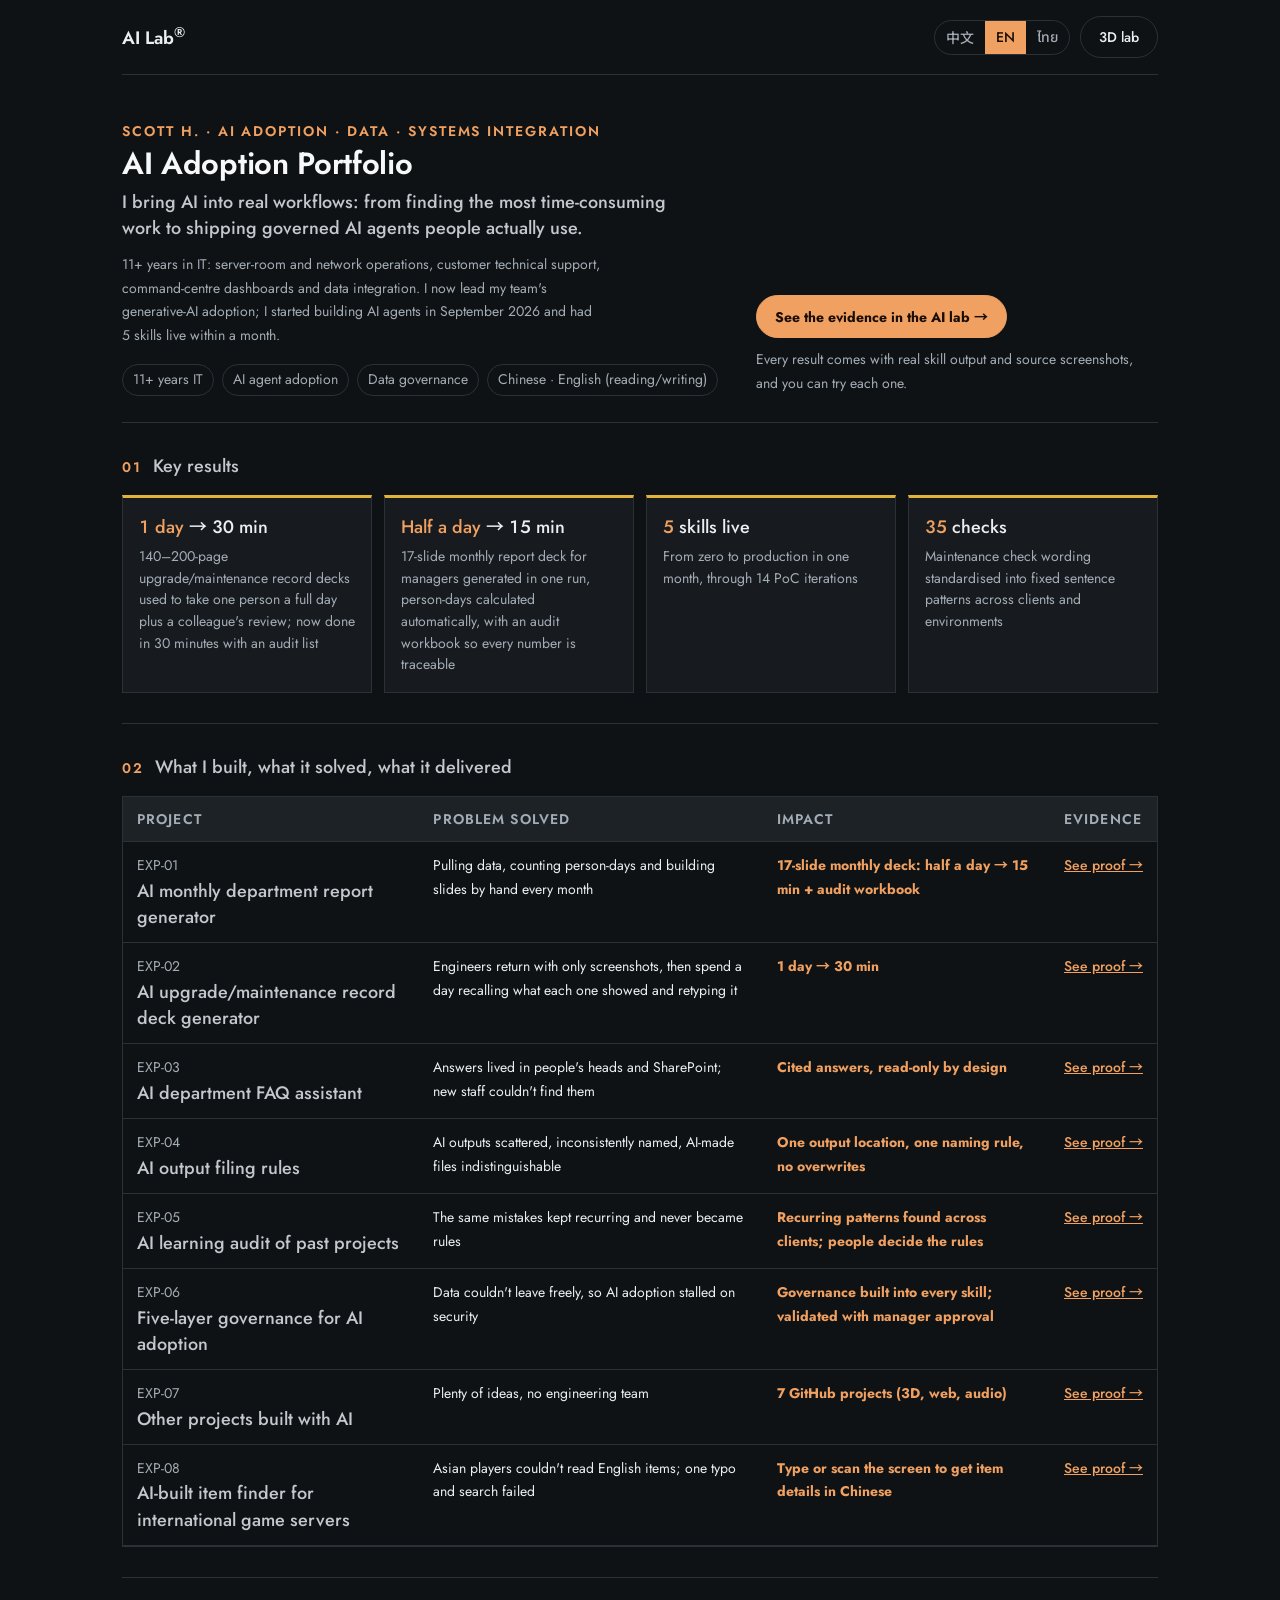
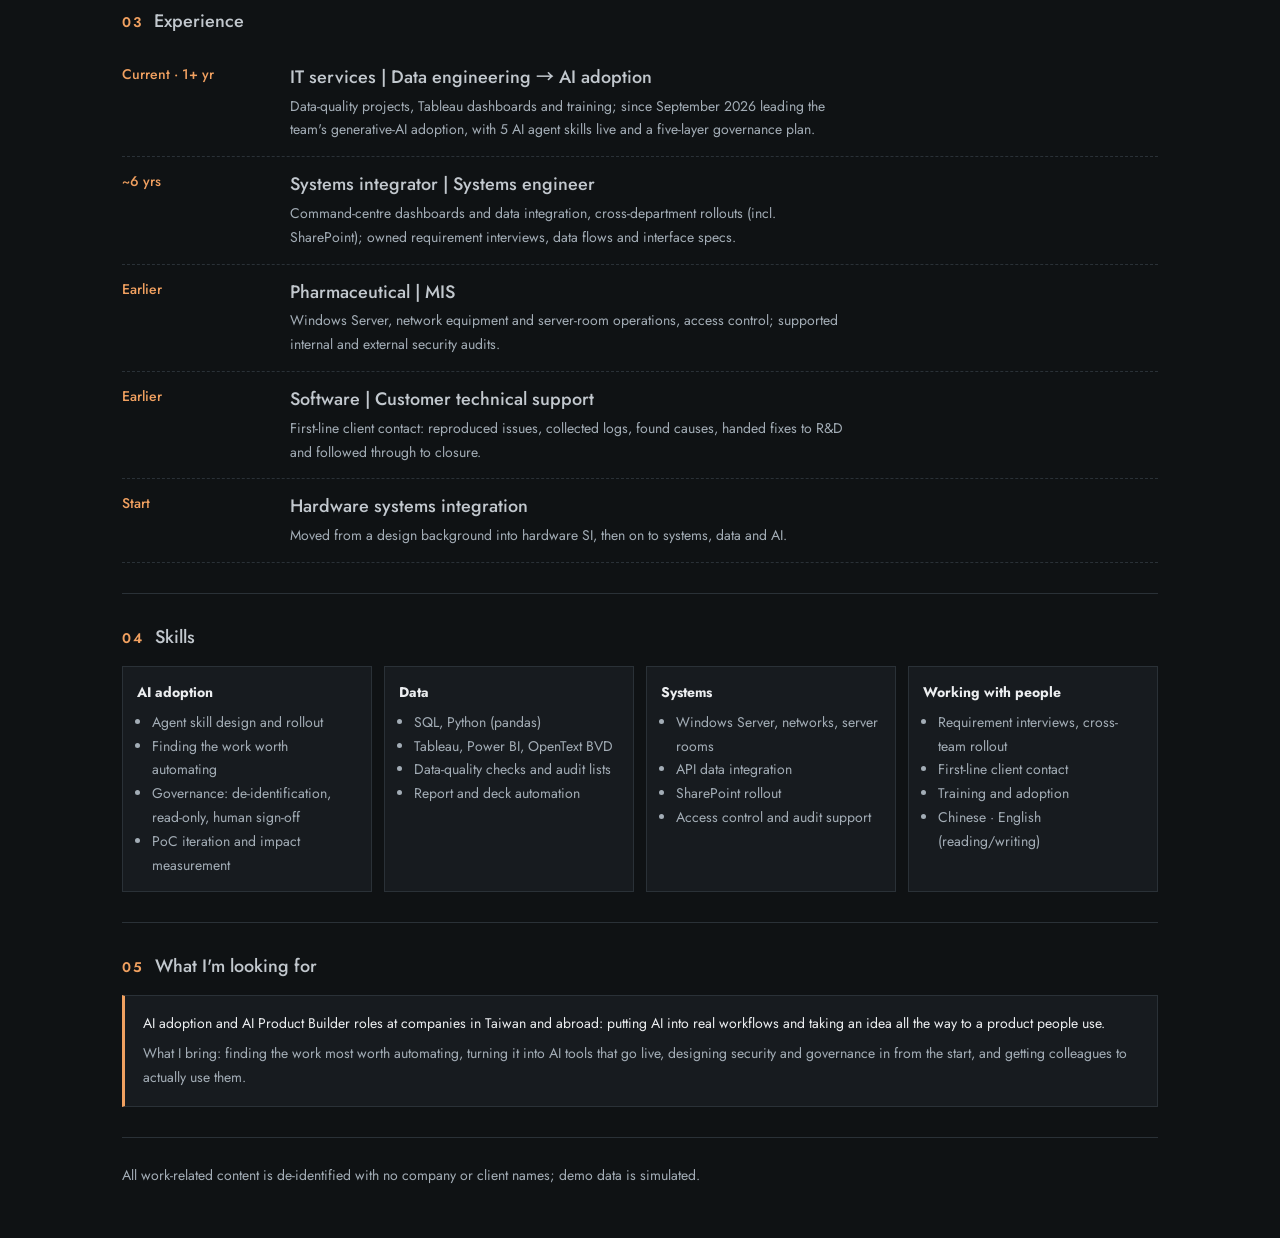
==== commit 2b5139f3: "02 痛點改寫：現場只帶截圖回來、回公司二次加工要回想與手打 Co-Authored-By: Claude Opus 5.5 <noreply@anthropic.com> Claude-Sessio" ====
--- a/profile.html
+++ b/profile.html
@@ -9,7 +9,7 @@
 <link href="https://fonts.googleapis.com/css2?family=Jost:wght@200;300;400;500;600;700;800;900&family=Noto+Sans+TC:wght@300;400;500;700;900&family=Noto+Sans+Thai:wght@300;400;500;700&display=swap" rel="stylesheet">
 <script src="i18n.js"></script>
 <style>
-/* One-page profile for HR and hiring managers: who, what, impact, proof. Industrial palette matching the 3D lab. */
+/* One-page overview: who, what, impact, proof. Industrial palette matching the 3D lab. */
 :root{
   --bg:#0F1214;--panel:#171B1F;--panel2:#1D2227;--ink:#ECEEF0;--ink2:#A3ADB6;--line:#2A3137;
   --amber:#F0A060;--yellow:#E2B33B;--ok:#5CC58C;
@@ -121,7 +121,7 @@
  th:[["<em>1 วัน</em> → 30 นาที","สไลด์บันทึกอัปเกรด/บำรุงรักษา 140–200 หน้า เดิมใช้คนหนึ่งคนทั้งวันและให้เพื่อนตรวจ ตอนนี้เสร็จใน 30 นาทีพร้อมรายการตรวจสอบ"],["<em>ครึ่งวัน</em> → 15 นาที","สไลด์รายงานประจำเดือน 17 หน้าสำหรับหัวหน้าสร้างในครั้งเดียว คำนวณ man-day อัตโนมัติ พร้อม Excel ตรวจสอบให้ย้อนดูทุกตัวเลขได้"],["<em>5</em> Skill","จากศูนย์ถึงใช้งานจริงในหนึ่งเดือน ผ่าน PoC 14 รอบ"],["<em>35</em> รายการ","ปรับการเขียนรายการตรวจบำรุงรักษาเป็นรูปแบบมาตรฐานเดียวกันทุกลูกค้าและทุกสภาพแวดล้อม"]]
 };
 const ROWS={
- zh:[["manual","AI 升級／保養紀錄簡報產生器","上百張現場截圖要整理成正式簡報，一份一整天，常有錯字與截圖放錯頁","1 天 → 30 分鐘"],
+ zh:[["manual","AI 升級／保養紀錄簡報產生器","現場只帶截圖回來，回公司要回想每張圖在做什麼、再手打或剪貼舊簡報，一份一整天","1 天 → 30 分鐘"],
      ["report","AI 部門月會報告產生器","每月手動撈資料、算人天、逐頁排簡報","17 頁月報簡報：半天 → 15 分鐘＋核對明細"],
      ["gov","AI 導入的五層治理","資料不能隨意外送，AI 導入卡在資安","治理寫進每支 Skill，主管同意下完成驗證"],
      ["kb","AI 部門 FAQ 問答助手","答案散在同事腦中與 SharePoint，新人找不到","有出處的回答，只讀不寫"],
@@ -129,7 +129,7 @@
      ["maint","AI 產出檔案存放規範","AI 產出散落、命名不一、分不出是否 AI 生成","單一出口、統一命名、不覆蓋"],
      ["ocr","AI 協作開發的國際服道具辨識工具","亞洲玩家看不懂英文道具，拼錯就查不到","打字或掃描畫面都能查到中文資料"],
      ["build","用 AI 開發的其他作品","想法多但沒有工程團隊","7 個 GitHub 專案（3D、網頁、音效）"]],
- en:[["manual","AI upgrade/maintenance record deck generator","Hundreds of on-site screenshots into a formal deck took a full day, with typos and misplaced screenshots","1 day → 30 min"],
+ en:[["manual","AI upgrade/maintenance record deck generator","Engineers return with only screenshots, then spend a day recalling what each one showed and retyping it","1 day → 30 min"],
      ["report","AI monthly department report generator","Pulling data, counting person-days and building slides by hand every month","17-slide monthly deck: half a day → 15 min + audit workbook"],
      ["gov","Five-layer governance for AI adoption","Data couldn't leave freely, so AI adoption stalled on security","Governance built into every skill; validated with manager approval"],
      ["kb","AI department FAQ assistant","Answers lived in people's heads and SharePoint; new staff couldn't find them","Cited answers, read-only by design"],
@@ -137,7 +137,7 @@
      ["maint","AI output filing rules","AI outputs scattered, inconsistently named, AI-made files indistinguishable","One output location, one naming rule, no overwrites"],
      ["ocr","AI-built item finder for international game servers","Asian players couldn't read English items; one typo and search failed","Type or scan the screen to get item details in Chinese"],
      ["build","Other projects built with AI","Plenty of ideas, no engineering team","7 GitHub projects (3D, web, audio)"]],
- th:[["manual","ตัวสร้างสไลด์บันทึกอัปเกรด/บำรุงรักษาด้วย AI","จัดภาพหน้าจอนับร้อยเป็นสไลด์ทางการใช้เวลาทั้งวัน มีคำผิดและภาพผิดหน้า","1 วัน → 30 นาที"],
+ th:[["manual","ตัวสร้างสไลด์บันทึกอัปเกรด/บำรุงรักษาด้วย AI","กลับมาพร้อมภาพหน้าจออย่างเดียว ต้องนึกว่าแต่ละภาพทำอะไรแล้วพิมพ์ใหม่ ใช้เวลาทั้งวัน","1 วัน → 30 นาที"],
      ["report","ตัวสร้างรายงานประชุมประจำเดือนด้วย AI","ต้องดึงข้อมูล คำนวณ man-day และทำสไลด์เองทุกเดือน","สไลด์รายงาน 17 หน้า: ครึ่งวัน → 15 นาที + Excel ตรวจสอบ"],
      ["gov","การกำกับดูแล 5 ชั้นสำหรับการนำ AI มาใช้","ส่งข้อมูลออกไม่ได้ การนำ AI มาใช้ติดเรื่องความปลอดภัย","ฝังการกำกับดูแลในทุก Skill และทดสอบภายใต้การอนุมัติของหัวหน้า"],
      ["kb","ผู้ช่วย AI ตอบคำถาม FAQ ของแผนก","คำตอบอยู่ในหัวคนและ SharePoint พนักงานใหม่หาไม่เจอ","ตอบพร้อมแหล่งที่มา อ่านอย่างเดียว"],
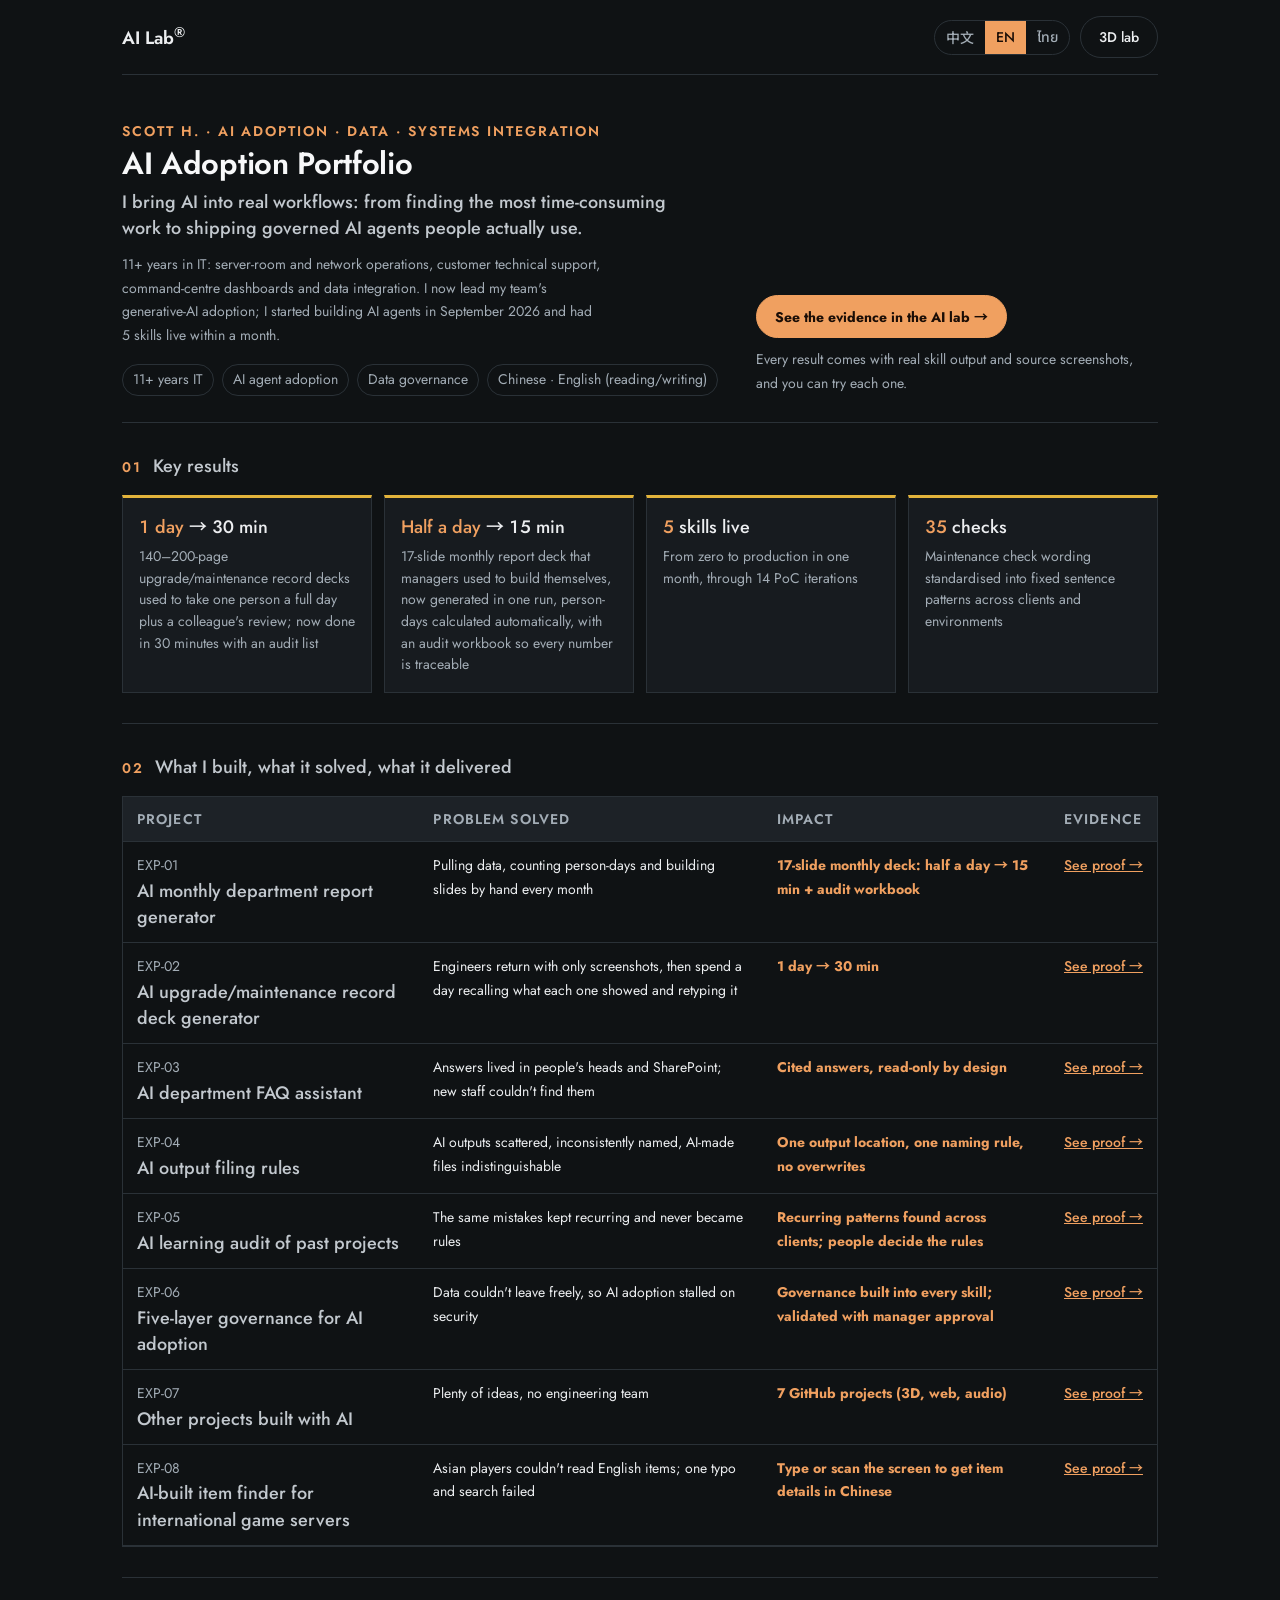
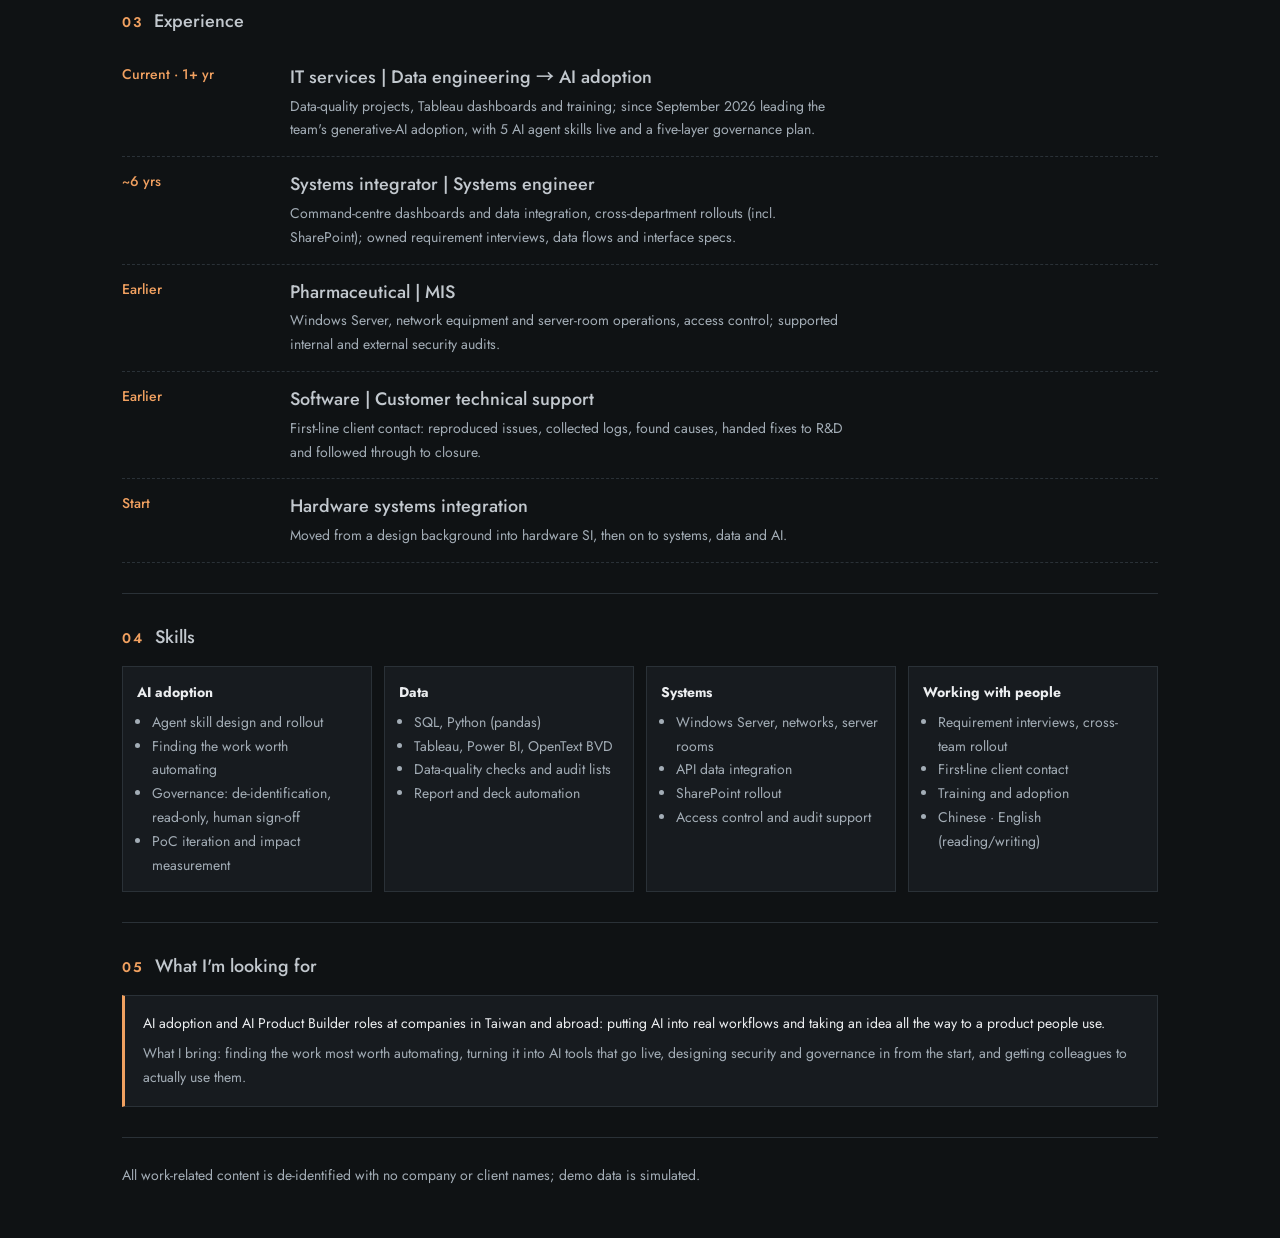
==== commit 420e9741: "01 月報更正：主管自己整理月報，Skill 是主管本人在用（中英泰） Co-Authored-By: Claude Opus 5.5 <noreply@anthropic.com> Claude-S" ====
--- a/profile.html
+++ b/profile.html
@@ -116,9 +116,9 @@
 };
 const t=k=>(T[k]&&(T[k][L]||T[k].zh))||k;
 const TILES={
- zh:[["<em>1 天</em> → 30 分鐘","140–200 頁的升級／保養紀錄簡報，原本一人整天製作再請同事核對，現在半小時完成並附核對明細"],["<em>半天</em> → 15 分鐘","給主管的 17 頁月會報告簡報一次產出，人天自動計算，附核對明細 Excel，每個數字可回查"],["<em>5 支</em> Skill","一個月內從零到上線，經過 14 版 PoC 迭代"],["<em>35 項</em>","保養檢查寫法統一成標準句型，跨客戶、跨環境一致"]],
- en:[["<em>1 day</em> → 30 min","140–200-page upgrade/maintenance record decks used to take one person a full day plus a colleague's review; now done in 30 minutes with an audit list"],["<em>Half a day</em> → 15 min","17-slide monthly report deck for managers generated in one run, person-days calculated automatically, with an audit workbook so every number is traceable"],["<em>5</em> skills live","From zero to production in one month, through 14 PoC iterations"],["<em>35</em> checks","Maintenance check wording standardised into fixed sentence patterns across clients and environments"]],
- th:[["<em>1 วัน</em> → 30 นาที","สไลด์บันทึกอัปเกรด/บำรุงรักษา 140–200 หน้า เดิมใช้คนหนึ่งคนทั้งวันและให้เพื่อนตรวจ ตอนนี้เสร็จใน 30 นาทีพร้อมรายการตรวจสอบ"],["<em>ครึ่งวัน</em> → 15 นาที","สไลด์รายงานประจำเดือน 17 หน้าสำหรับหัวหน้าสร้างในครั้งเดียว คำนวณ man-day อัตโนมัติ พร้อม Excel ตรวจสอบให้ย้อนดูทุกตัวเลขได้"],["<em>5</em> Skill","จากศูนย์ถึงใช้งานจริงในหนึ่งเดือน ผ่าน PoC 14 รอบ"],["<em>35</em> รายการ","ปรับการเขียนรายการตรวจบำรุงรักษาเป็นรูปแบบมาตรฐานเดียวกันทุกลูกค้าและทุกสภาพแวดล้อม"]]
+ zh:[["<em>1 天</em> → 30 分鐘","140–200 頁的升級／保養紀錄簡報，原本一人整天製作再請同事核對，現在半小時完成並附核對明細"],["<em>半天</em> → 15 分鐘","主管自己整理的 17 頁月會簡報一次產出，人天自動計算，附核對明細 Excel，每個數字可回查"],["<em>5 支</em> Skill","一個月內從零到上線，經過 14 版 PoC 迭代"],["<em>35 項</em>","保養檢查寫法統一成標準句型，跨客戶、跨環境一致"]],
+ en:[["<em>1 day</em> → 30 min","140–200-page upgrade/maintenance record decks used to take one person a full day plus a colleague's review; now done in 30 minutes with an audit list"],["<em>Half a day</em> → 15 min","17-slide monthly report deck that managers used to build themselves, now generated in one run, person-days calculated automatically, with an audit workbook so every number is traceable"],["<em>5</em> skills live","From zero to production in one month, through 14 PoC iterations"],["<em>35</em> checks","Maintenance check wording standardised into fixed sentence patterns across clients and environments"]],
+ th:[["<em>1 วัน</em> → 30 นาที","สไลด์บันทึกอัปเกรด/บำรุงรักษา 140–200 หน้า เดิมใช้คนหนึ่งคนทั้งวันและให้เพื่อนตรวจ ตอนนี้เสร็จใน 30 นาทีพร้อมรายการตรวจสอบ"],["<em>ครึ่งวัน</em> → 15 นาที","สไลด์รายงานประจำเดือน 17 หน้าที่หัวหน้าเคยทำเอง สร้างในครั้งเดียว คำนวณ man-day อัตโนมัติ พร้อม Excel ตรวจสอบให้ย้อนดูทุกตัวเลขได้"],["<em>5</em> Skill","จากศูนย์ถึงใช้งานจริงในหนึ่งเดือน ผ่าน PoC 14 รอบ"],["<em>35</em> รายการ","ปรับการเขียนรายการตรวจบำรุงรักษาเป็นรูปแบบมาตรฐานเดียวกันทุกลูกค้าและทุกสภาพแวดล้อม"]]
 };
 const ROWS={
  zh:[["manual","AI 升級／保養紀錄簡報產生器","現場只帶截圖回來，回公司要回想每張圖在做什麼、再手打或剪貼舊簡報，一份一整天","1 天 → 30 分鐘"],
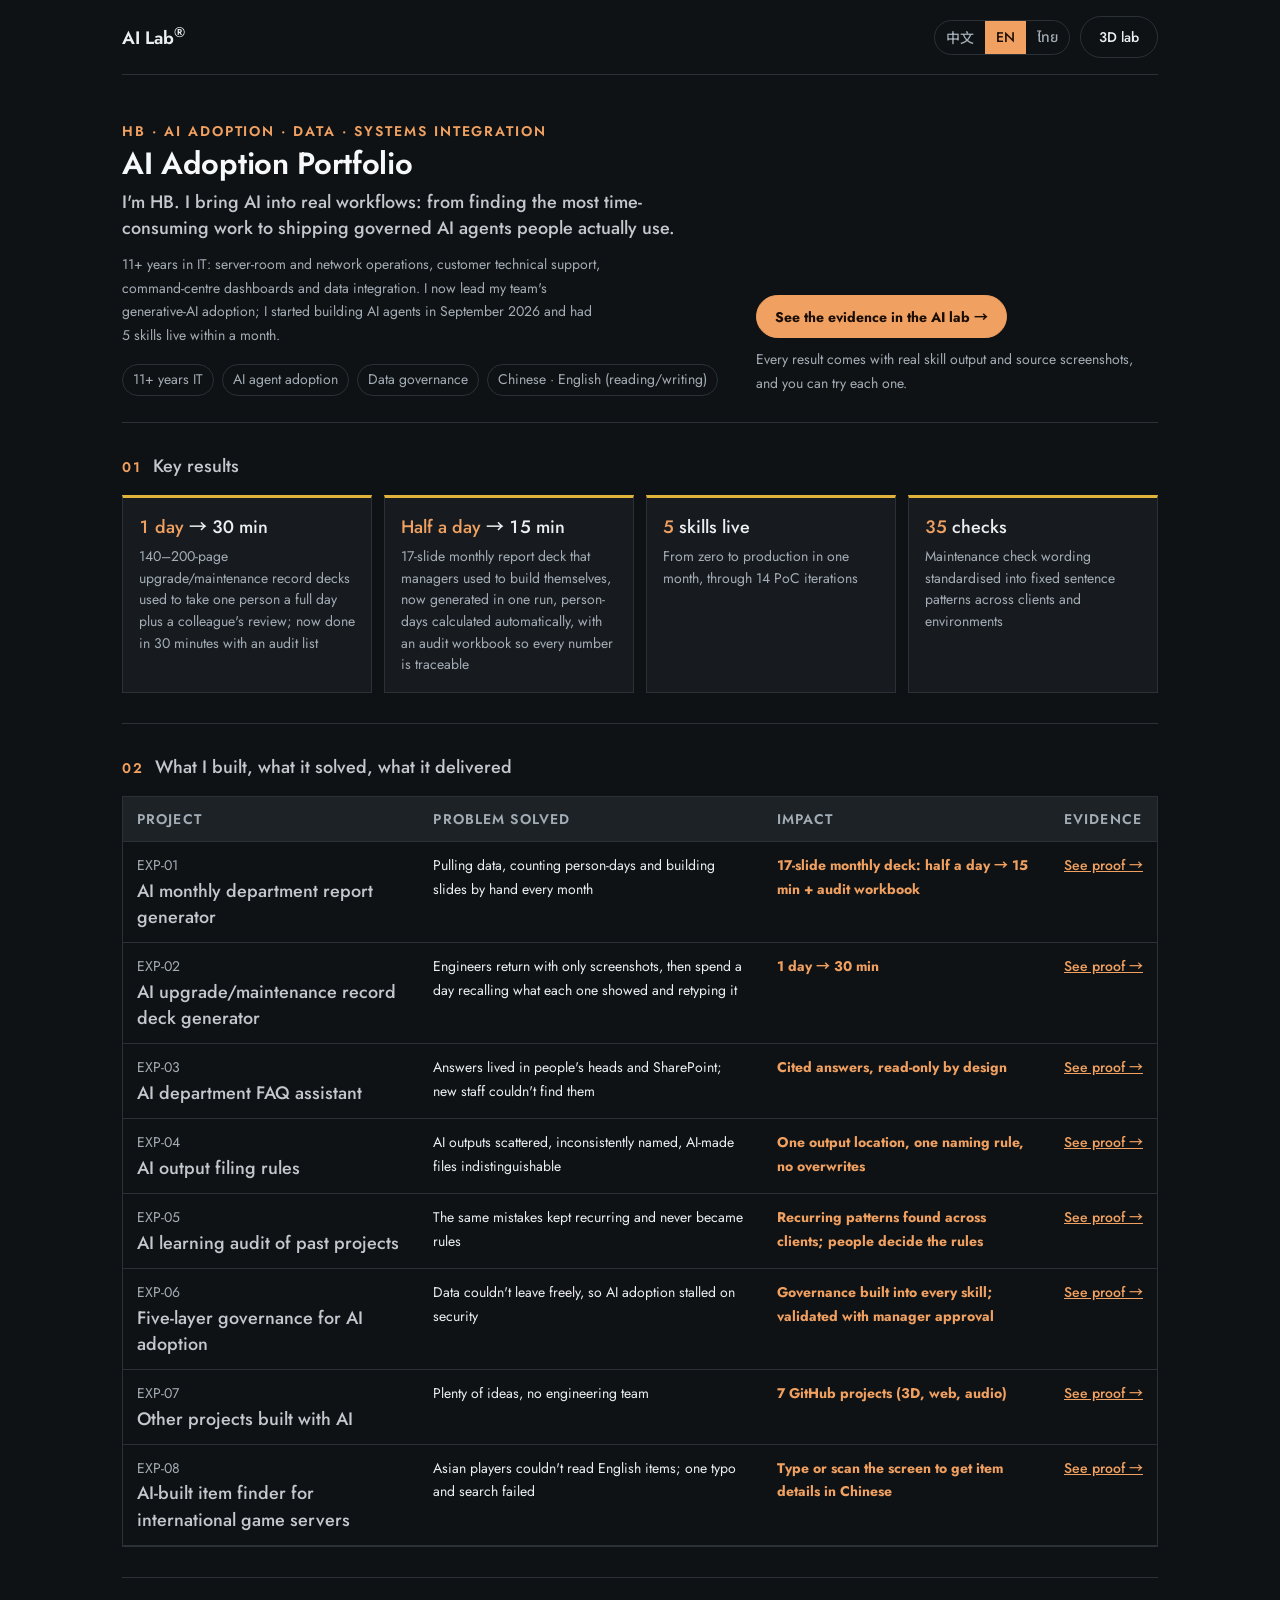
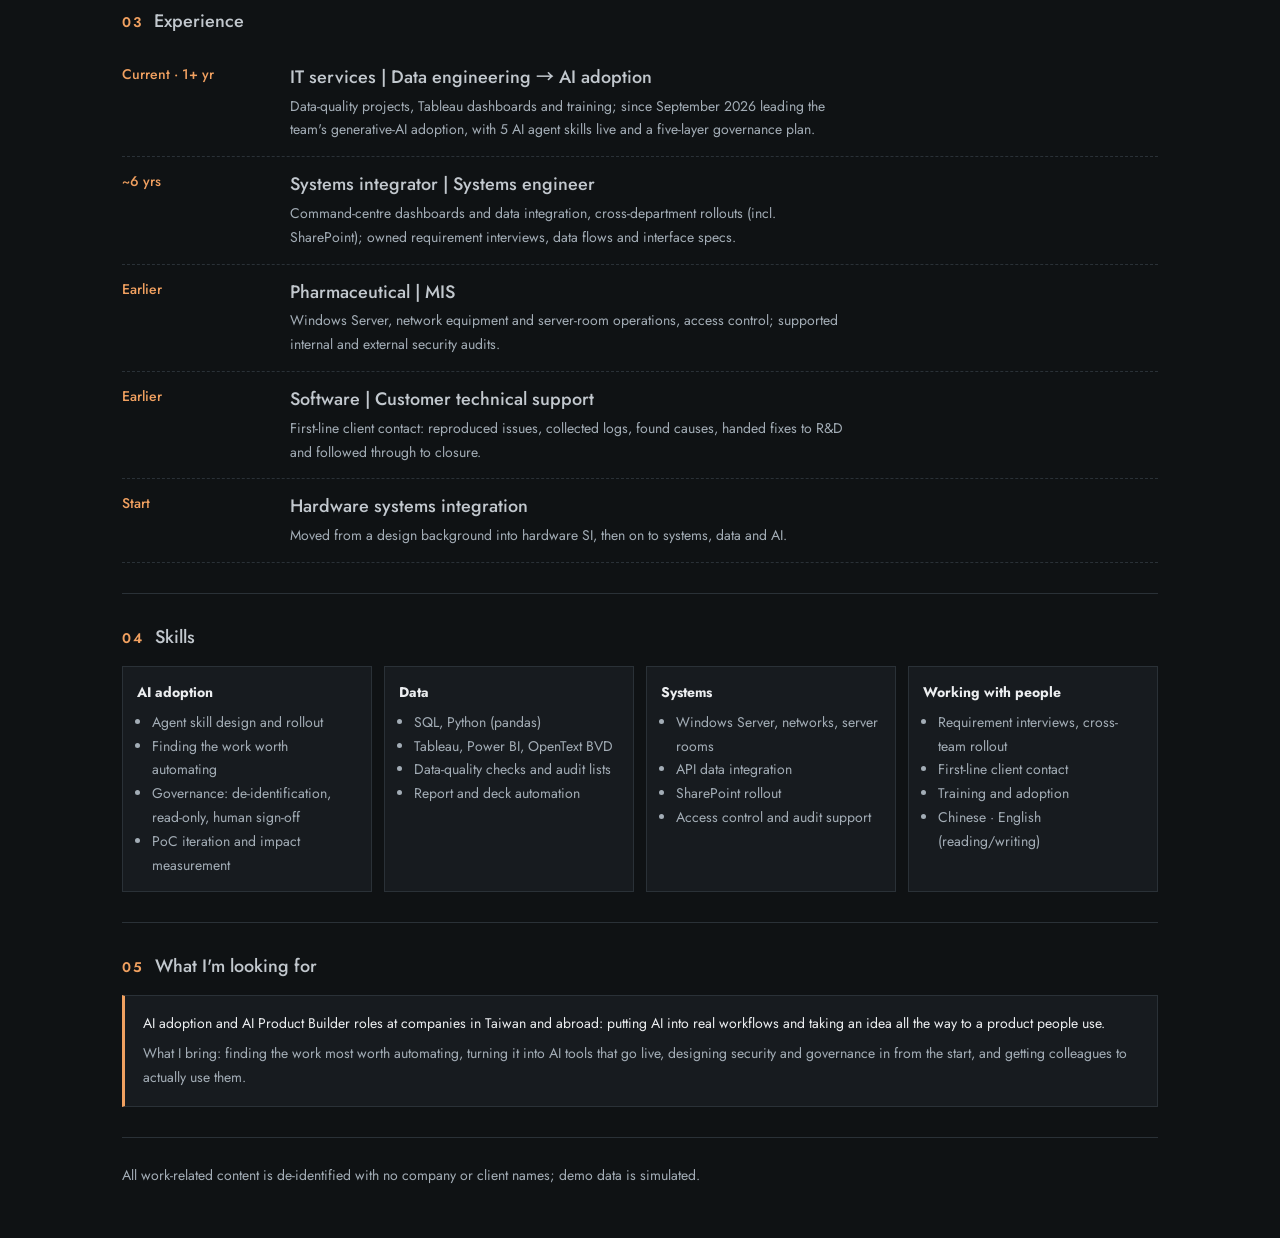
==== commit 7aa4f5b9: "下方切換列能正確對焦每個項目（擋到的物件自動淡出）；名字統一改為 HB Co-Authored-By: Claude Opus 5.5 <noreply@anthropic.com> Claude-S" ====
--- a/profile.html
+++ b/profile.html
@@ -3,7 +3,7 @@
 <head>
 <meta charset="utf-8">
 <meta name="viewport" content="width=device-width, initial-scale=1">
-<title>Scott H. · AI 導入作品集</title>
+<title>HB · AI 導入作品集</title>
 <link rel="preconnect" href="https://fonts.googleapis.com">
 <link rel="preconnect" href="https://fonts.gstatic.com" crossorigin>
 <link href="https://fonts.googleapis.com/css2?family=Jost:wght@200;300;400;500;600;700;800;900&family=Noto+Sans+TC:wght@300;400;500;700;900&family=Noto+Sans+Thai:wght@300;400;500;700&display=swap" rel="stylesheet">
@@ -95,9 +95,9 @@
 <script>
 const L=(window.I18N&&I18N.lang)||"zh";
 const T={
- k:{zh:"Scott H. · AI 導入 · 資料 · 系統整合",en:"Scott H. · AI adoption · Data · Systems integration",th:"Scott H. · การนำ AI มาใช้ · ข้อมูล · บูรณาการระบบ"},
+ k:{zh:"HB · AI 導入 · 資料 · 系統整合",en:"HB · AI adoption · Data · Systems integration",th:"HB · การนำ AI มาใช้ · ข้อมูล · บูรณาการระบบ"},
  h1:{zh:"AI 導入作品集",en:"AI Adoption Portfolio",th:"พอร์ตโฟลิโอการนำ AI มาใช้"},
- role:{zh:"把 AI 導入真實工作流程的人：從找出最耗工的作業，到做成可上線、可治理的 AI Agent。",en:"I bring AI into real workflows: from finding the most time-consuming work to shipping governed AI agents people actually use.",th:"ผมนำ AI เข้าสู่งานจริง ตั้งแต่ค้นหางานที่กินเวลามากที่สุด จนถึงสร้าง AI Agent ที่ใช้งานได้จริงและมีการกำกับดูแล"},
+ role:{zh:"我是 HB，一個把 AI 導入真實工作流程的人：從找出最耗工的作業，到做成可上線、可治理的 AI Agent。",en:"I'm HB. I bring AI into real workflows: from finding the most time-consuming work to shipping governed AI agents people actually use.",th:"ผมชื่อ HB ผมนำ AI เข้าสู่งานจริง ตั้งแต่ค้นหางานที่กินเวลามากที่สุด จนถึงสร้าง AI Agent ที่ใช้งานได้จริงและมีการกำกับดูแล"},
  lede:{zh:"超過 11 年 IT 資歷，做過機房與網路維運、客戶技術窗口、戰情室儀表板與資料整合，現在負責團隊的生成式 AI 導入。2026 年 9 月開始做 AI Agent，一個月內讓 5 支 Skill 上線。",en:"11+ years in IT: server-room and network operations, customer technical support, command-centre dashboards and data integration. I now lead my team's generative-AI adoption; I started building AI agents in September 2026 and had 5 skills live within a month.",th:"ประสบการณ์ไอทีมากกว่า 11 ปี ทั้งดูแลห้องเซิร์ฟเวอร์และเครือข่าย ผู้ประสานงานเทคนิคกับลูกค้า แดชบอร์ดศูนย์บัญชาการ และการเชื่อมต่อข้อมูล ปัจจุบันรับผิดชอบการนำ Generative AI มาใช้ในทีม เริ่มสร้าง AI Agent ในเดือนกันยายน 2026 และใช้งานจริงได้ 5 Skill ภายในหนึ่งเดือน"},
  chips:{zh:["11+ 年 IT","AI Agent 導入","資料治理","中文・英文讀寫"],en:["11+ years IT","AI agent adoption","Data governance","Chinese · English (reading/writing)"],th:["ไอที 11+ ปี","นำ AI Agent มาใช้","กำกับดูแลข้อมูล","จีน · อังกฤษ (อ่าน/เขียน)"]},
  toLab:{zh:"3D 實驗室",en:"3D lab",th:"ห้องแล็บ 3D"},
@@ -176,7 +176,7 @@
 document.getElementById("tl").innerHTML=pick(TL).map(([w,h,d])=>`<div class="it"><div class="when">${w}</div><div><b>${h}</b><p>${d}</p></div></div>`).join("");
 document.getElementById("cols").innerHTML=pick(COLS).map(([h,list])=>`<div class="col"><b>${h}</b><ul>${list.map(x=>`<li>${x}</li>`).join("")}</ul></div>`).join("");
 document.getElementById("sw").innerHTML=I18N.switcher();
-document.title=`Scott H. · ${t("k")}`;
+document.title=`HB · ${t("k")}`;
 </script>
 </body>
 </html>
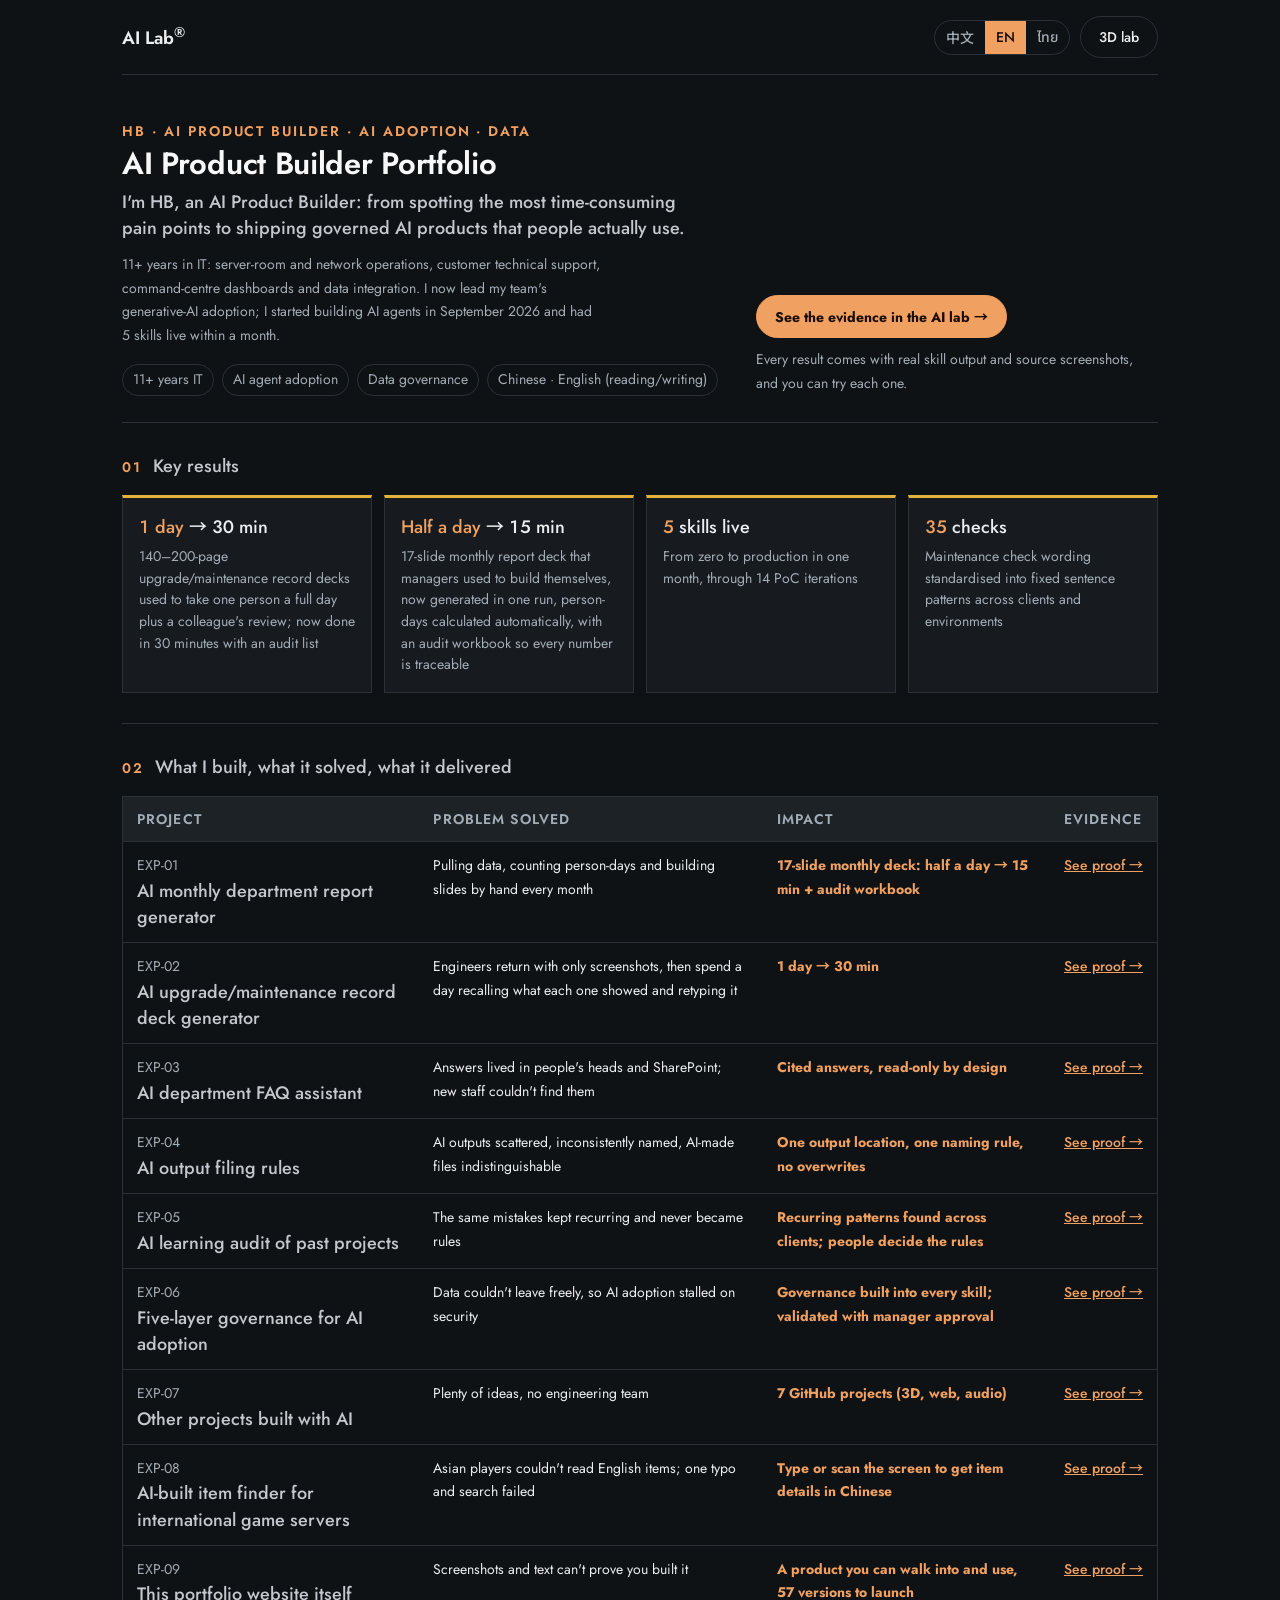
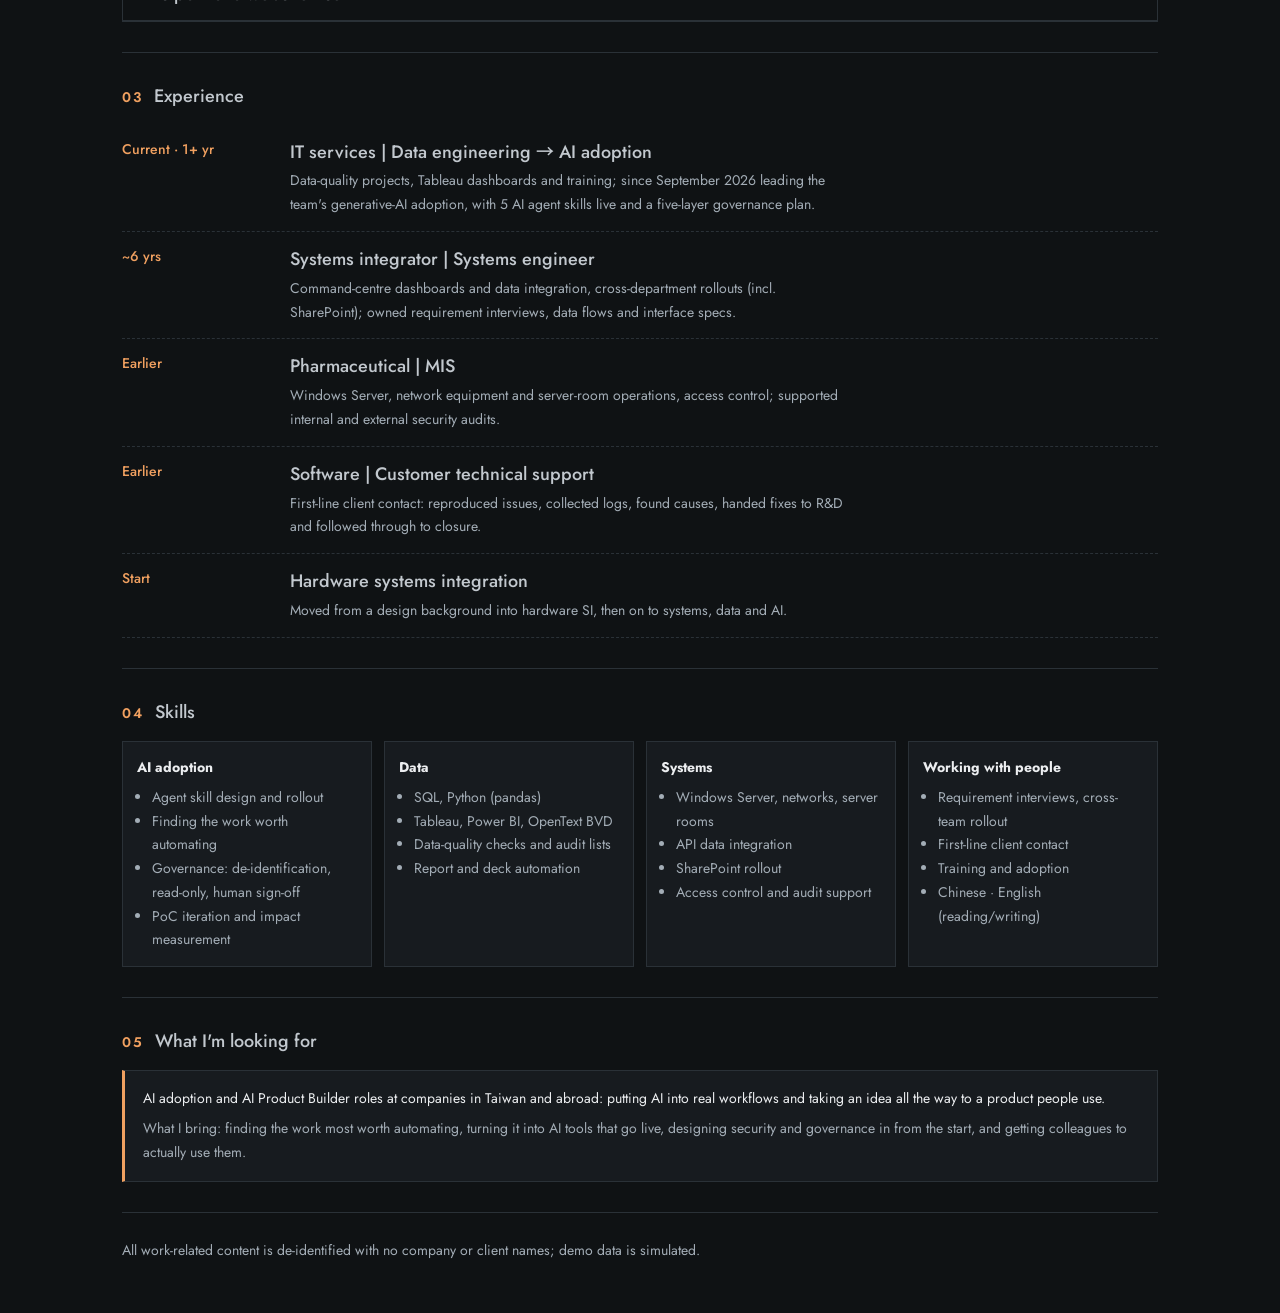
==== commit 9fe5065b: "定位改為 AI Product Builder；新增 09「這個作品集網站本身」案例與實驗室站點 Co-Authored-By: Claude Opus 5.5 <noreply@anthropic." ====
--- a/profile.html
+++ b/profile.html
@@ -3,7 +3,7 @@
 <head>
 <meta charset="utf-8">
 <meta name="viewport" content="width=device-width, initial-scale=1">
-<title>HB · AI 導入作品集</title>
+<title>HB · AI Product Builder 作品集</title>
 <link rel="preconnect" href="https://fonts.googleapis.com">
 <link rel="preconnect" href="https://fonts.gstatic.com" crossorigin>
 <link href="https://fonts.googleapis.com/css2?family=Jost:wght@200;300;400;500;600;700;800;900&family=Noto+Sans+TC:wght@300;400;500;700;900&family=Noto+Sans+Thai:wght@300;400;500;700&display=swap" rel="stylesheet">
@@ -95,9 +95,9 @@
 <script>
 const L=(window.I18N&&I18N.lang)||"zh";
 const T={
- k:{zh:"HB · AI 導入 · 資料 · 系統整合",en:"HB · AI adoption · Data · Systems integration",th:"HB · การนำ AI มาใช้ · ข้อมูล · บูรณาการระบบ"},
- h1:{zh:"AI 導入作品集",en:"AI Adoption Portfolio",th:"พอร์ตโฟลิโอการนำ AI มาใช้"},
- role:{zh:"我是 HB，一個把 AI 導入真實工作流程的人：從找出最耗工的作業，到做成可上線、可治理的 AI Agent。",en:"I'm HB. I bring AI into real workflows: from finding the most time-consuming work to shipping governed AI agents people actually use.",th:"ผมชื่อ HB ผมนำ AI เข้าสู่งานจริง ตั้งแต่ค้นหางานที่กินเวลามากที่สุด จนถึงสร้าง AI Agent ที่ใช้งานได้จริงและมีการกำกับดูแล"},
+ k:{zh:"HB · AI Product Builder · AI 導入 · 資料",en:"HB · AI Product Builder · AI adoption · Data",th:"HB · AI Product Builder · การนำ AI มาใช้ · ข้อมูล"},
+ h1:{zh:"AI Product Builder 作品集",en:"AI Product Builder Portfolio",th:"พอร์ตโฟลิโอ AI Product Builder"},
+ role:{zh:"我是 HB，一位 AI Product Builder：從找出最耗工的痛點，到做成可上線、可治理、真的有人在用的 AI 產品。",en:"I'm HB, an AI Product Builder: from spotting the most time-consuming pain points to shipping governed AI products that people actually use.",th:"ผมชื่อ HB เป็น AI Product Builder: ตั้งแต่หาจุดที่เสียเวลาที่สุด ไปจนถึงส่งมอบผลิตภัณฑ์ AI ที่ใช้งานจริง กำกับดูแลได้ และมีคนใช้จริง"},
  lede:{zh:"超過 11 年 IT 資歷，做過機房與網路維運、客戶技術窗口、戰情室儀表板與資料整合，現在負責團隊的生成式 AI 導入。2026 年 9 月開始做 AI Agent，一個月內讓 5 支 Skill 上線。",en:"11+ years in IT: server-room and network operations, customer technical support, command-centre dashboards and data integration. I now lead my team's generative-AI adoption; I started building AI agents in September 2026 and had 5 skills live within a month.",th:"ประสบการณ์ไอทีมากกว่า 11 ปี ทั้งดูแลห้องเซิร์ฟเวอร์และเครือข่าย ผู้ประสานงานเทคนิคกับลูกค้า แดชบอร์ดศูนย์บัญชาการ และการเชื่อมต่อข้อมูล ปัจจุบันรับผิดชอบการนำ Generative AI มาใช้ในทีม เริ่มสร้าง AI Agent ในเดือนกันยายน 2026 และใช้งานจริงได้ 5 Skill ภายในหนึ่งเดือน"},
  chips:{zh:["11+ 年 IT","AI Agent 導入","資料治理","中文・英文讀寫"],en:["11+ years IT","AI agent adoption","Data governance","Chinese · English (reading/writing)"],th:["ไอที 11+ ปี","นำ AI Agent มาใช้","กำกับดูแลข้อมูล","จีน · อังกฤษ (อ่าน/เขียน)"]},
  toLab:{zh:"3D 實驗室",en:"3D lab",th:"ห้องแล็บ 3D"},
@@ -128,6 +128,7 @@
      ["cases","AI 歷史案子學習稽核","同樣的錯誤反覆發生，經驗沒變成規則","跨客戶找出重複模式，規則由人決定"],
      ["maint","AI 產出檔案存放規範","AI 產出散落、命名不一、分不出是否 AI 生成","單一出口、統一命名、不覆蓋"],
      ["ocr","AI 協作開發的國際服道具辨識工具","亞洲玩家看不懂英文道具，拼錯就查不到","打字或掃描畫面都能查到中文資料"],
+     ["site","這個作品集網站本身","作品集只有截圖文字，看不出是否真的做過","可走進去、親手操作的產品，迭代 57 版上線"],
      ["build","用 AI 開發的其他作品","想法多但沒有工程團隊","7 個 GitHub 專案（3D、網頁、音效）"]],
  en:[["manual","AI upgrade/maintenance record deck generator","Engineers return with only screenshots, then spend a day recalling what each one showed and retyping it","1 day → 30 min"],
      ["report","AI monthly department report generator","Pulling data, counting person-days and building slides by hand every month","17-slide monthly deck: half a day → 15 min + audit workbook"],
@@ -136,6 +137,7 @@
      ["cases","AI learning audit of past projects","The same mistakes kept recurring and never became rules","Recurring patterns found across clients; people decide the rules"],
      ["maint","AI output filing rules","AI outputs scattered, inconsistently named, AI-made files indistinguishable","One output location, one naming rule, no overwrites"],
      ["ocr","AI-built item finder for international game servers","Asian players couldn't read English items; one typo and search failed","Type or scan the screen to get item details in Chinese"],
+     ["site","This portfolio website itself","Screenshots and text can't prove you built it","A product you can walk into and use, 57 versions to launch"],
      ["build","Other projects built with AI","Plenty of ideas, no engineering team","7 GitHub projects (3D, web, audio)"]],
  th:[["manual","ตัวสร้างสไลด์บันทึกอัปเกรด/บำรุงรักษาด้วย AI","กลับมาพร้อมภาพหน้าจออย่างเดียว ต้องนึกว่าแต่ละภาพทำอะไรแล้วพิมพ์ใหม่ ใช้เวลาทั้งวัน","1 วัน → 30 นาที"],
      ["report","ตัวสร้างรายงานประชุมประจำเดือนด้วย AI","ต้องดึงข้อมูล คำนวณ man-day และทำสไลด์เองทุกเดือน","สไลด์รายงาน 17 หน้า: ครึ่งวัน → 15 นาที + Excel ตรวจสอบ"],
@@ -144,6 +146,7 @@
      ["cases","AI ตรวจสอบเพื่อเรียนรู้จากโปรเจกต์ในอดีต","ความผิดพลาดเดิมเกิดซ้ำและไม่กลายเป็นกฎ","พบรูปแบบซ้ำข้ามลูกค้า ให้คนตัดสินใจเรื่องกฎ"],
      ["maint","กฎการจัดเก็บไฟล์ที่สร้างด้วย AI","ไฟล์ AI กระจัดกระจาย ชื่อไม่เหมือนกัน แยกไม่ออกว่า AI สร้าง","จุดจัดเก็บเดียว ตั้งชื่อแบบเดียว ไม่เขียนทับ"],
      ["ocr","ตัวช่วยค้นหาไอเท็มเซิร์ฟเวอร์อินเตอร์ที่พัฒนาด้วย AI","ผู้เล่นเอเชียอ่านไอเท็มภาษาอังกฤษไม่ออก พิมพ์ผิดก็ค้นไม่เจอ","พิมพ์หรือสแกนหน้าจอเพื่อดูข้อมูลภาษาจีน"],
+     ["site","เว็บไซต์พอร์ตโฟลิโอนี้เอง","ภาพหน้าจอและข้อความพิสูจน์ไม่ได้ว่าทำจริง","ผลิตภัณฑ์ที่เดินเข้าไปและลองใช้ได้ 57 เวอร์ชันจนเปิดใช้"],
      ["build","ผลงานอื่นที่พัฒนาด้วย AI","มีไอเดียมากแต่ไม่มีทีมวิศวกร","7 โปรเจกต์บน GitHub (3D, เว็บ, เสียง)"]]
 };
 const TL={
@@ -172,7 +175,7 @@
 document.querySelectorAll("[data-t]").forEach(el=>el.innerHTML=t(el.dataset.t));
 document.getElementById("chips").innerHTML=pick(T.chips).map(c=>`<span class="chip">${c}</span>`).join("");
 document.getElementById("tiles").innerHTML=pick(TILES).map(([a,b])=>`<div class="tile"><strong>${a}</strong><span>${b}</span></div>`).join("");
-document.getElementById("rows").innerHTML=pick(ROWS).slice().sort((a,b)=>["report","manual","kb","maint","cases","gov","build","ocr"].indexOf(a[0])-["report","manual","kb","maint","cases","gov","build","ocr"].indexOf(b[0])).map(([id,n,p,g],i)=>`<tr><td class="case"><small>${"EXP-0"+(["report","manual","kb","maint","cases","gov","build","ocr"].indexOf(id)+1)}</small><b>${n}</b></td><td>${p}</td><td class="gain">${g}</td><td class="ev"><a href="index.html#${id}">${t("ev")}</a></td></tr>`).join("");
+document.getElementById("rows").innerHTML=pick(ROWS).slice().sort((a,b)=>["report","manual","kb","maint","cases","gov","build","ocr","site"].indexOf(a[0])-["report","manual","kb","maint","cases","gov","build","ocr","site"].indexOf(b[0])).map(([id,n,p,g],i)=>`<tr><td class="case"><small>${"EXP-0"+(["report","manual","kb","maint","cases","gov","build","ocr","site"].indexOf(id)+1)}</small><b>${n}</b></td><td>${p}</td><td class="gain">${g}</td><td class="ev"><a href="index.html#${id}">${t("ev")}</a></td></tr>`).join("");
 document.getElementById("tl").innerHTML=pick(TL).map(([w,h,d])=>`<div class="it"><div class="when">${w}</div><div><b>${h}</b><p>${d}</p></div></div>`).join("");
 document.getElementById("cols").innerHTML=pick(COLS).map(([h,list])=>`<div class="col"><b>${h}</b><ul>${list.map(x=>`<li>${x}</li>`).join("")}</ul></div>`).join("");
 document.getElementById("sw").innerHTML=I18N.switcher();
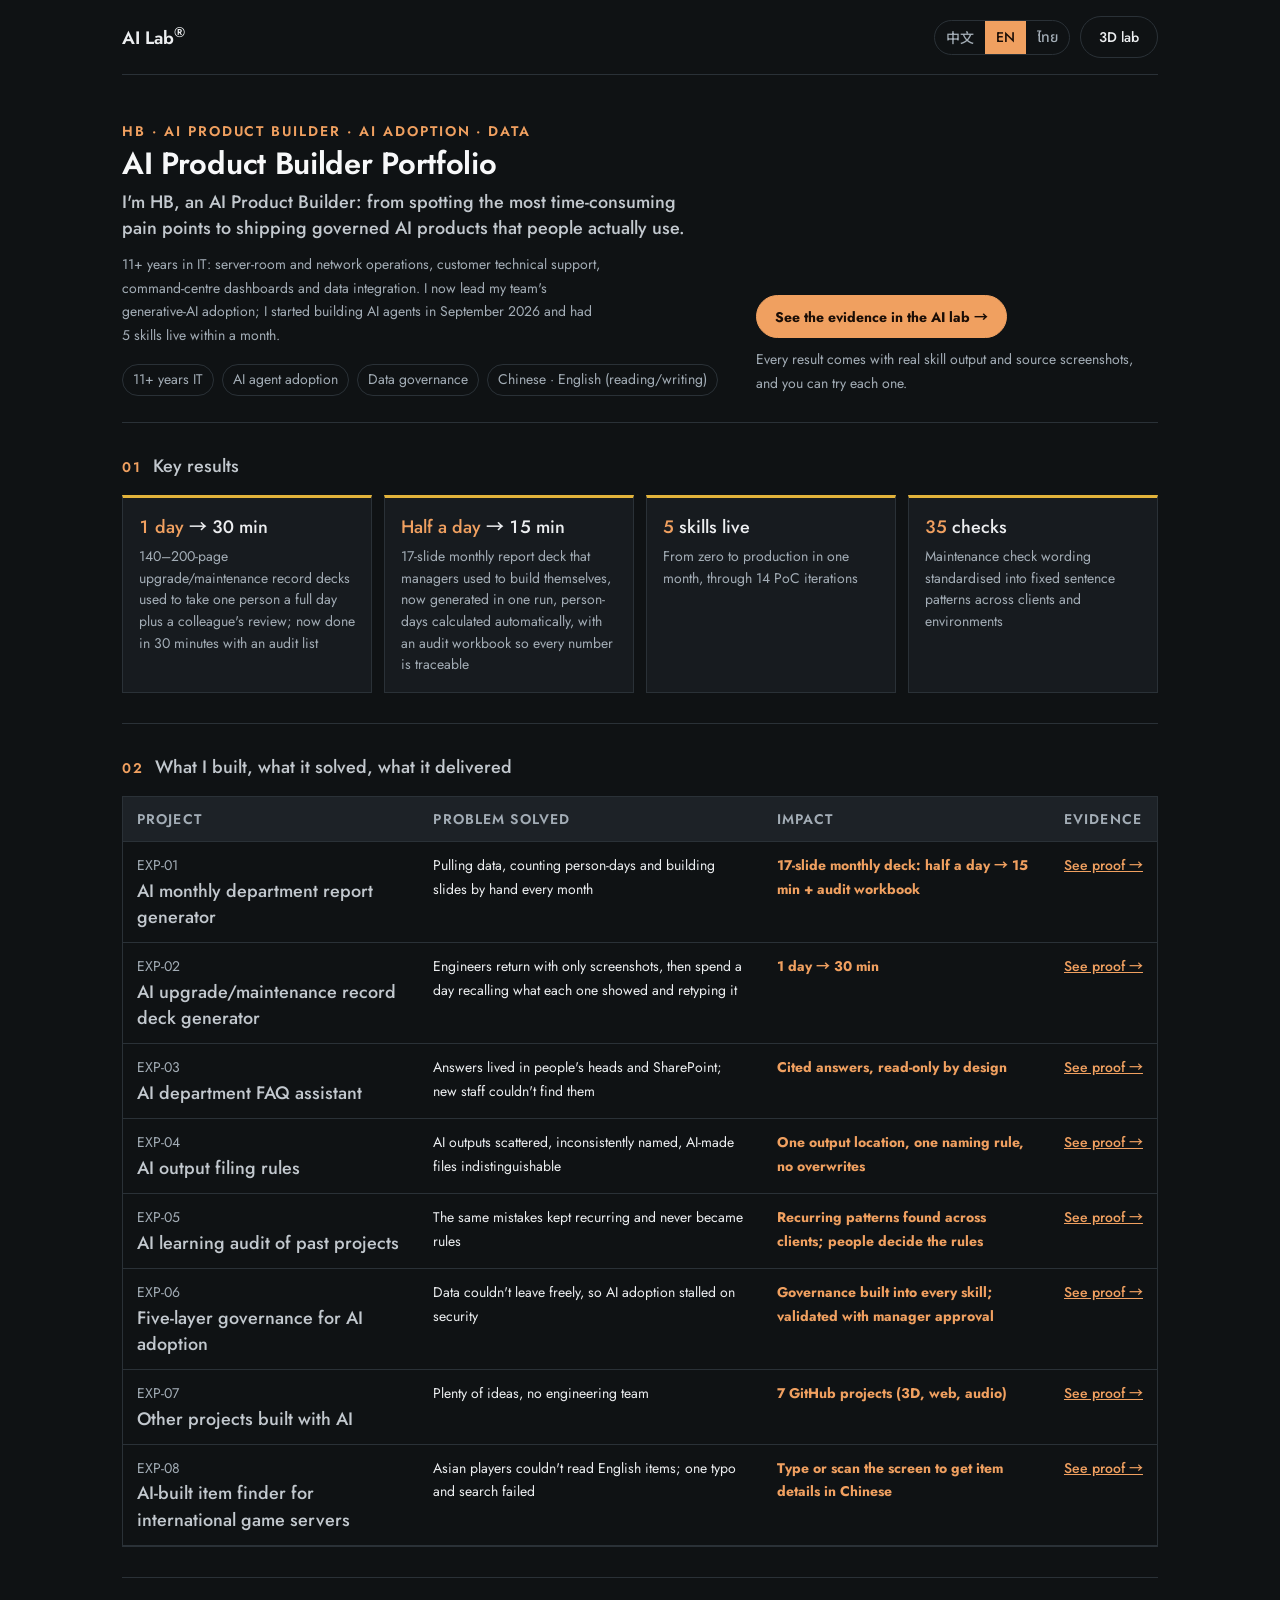
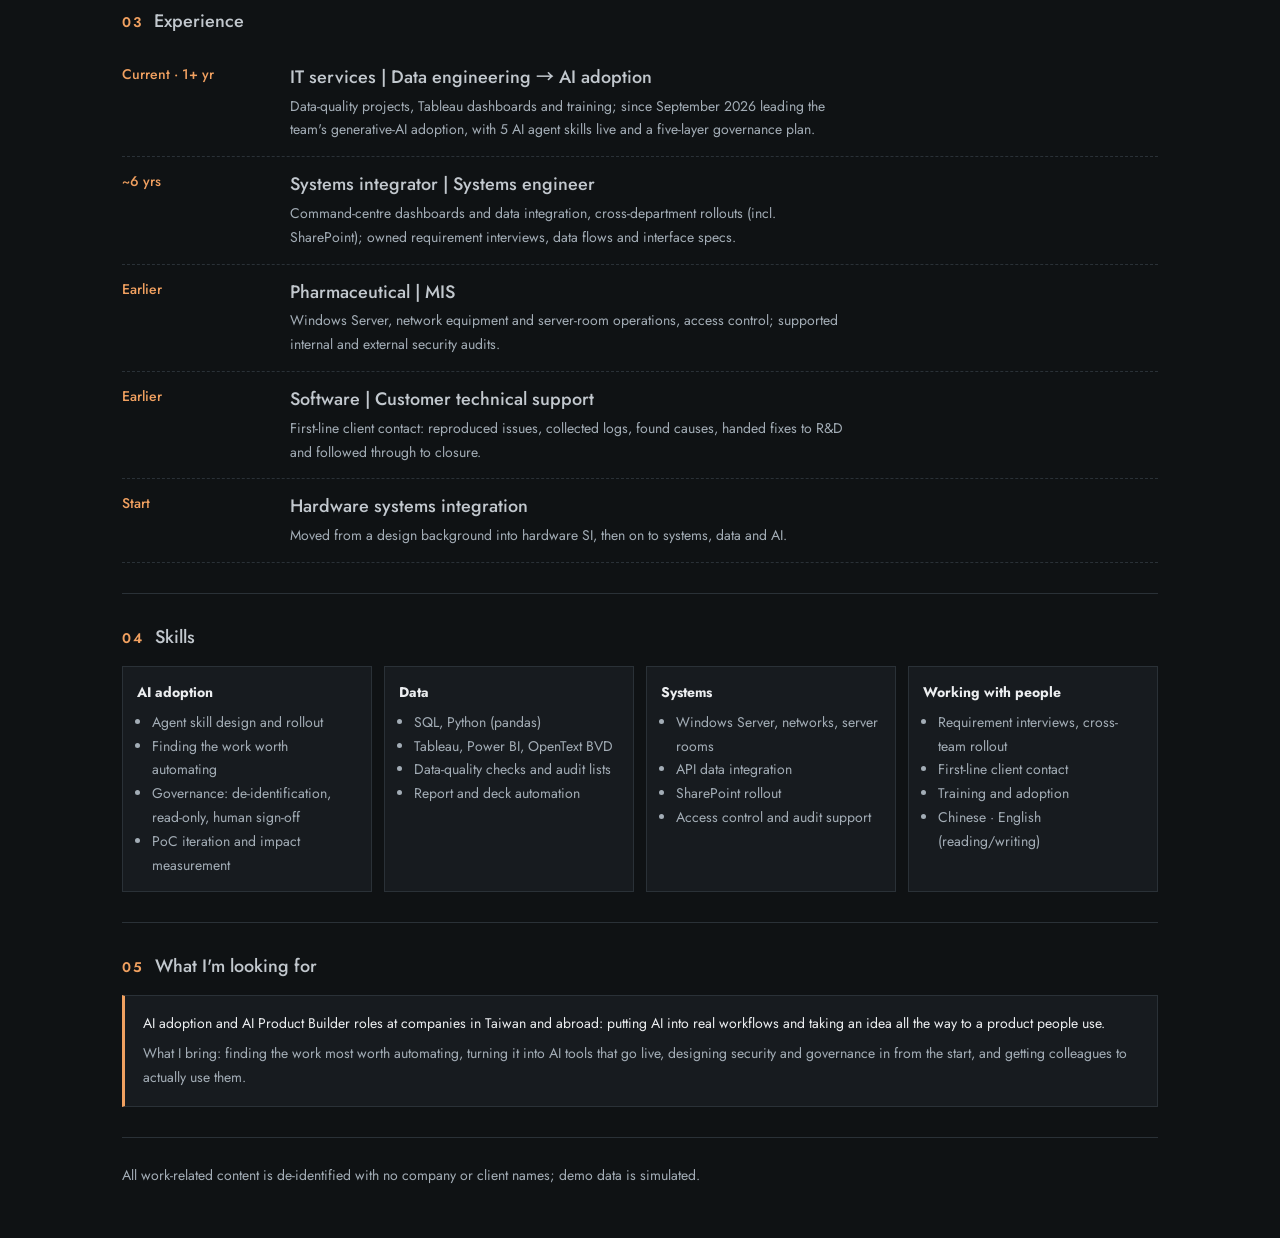
==== commit 40668192: "移除案例 09（作品集網站本身） Co-Authored-By: Claude Opus 5.5 <noreply@anthropic.com> Claude-Session: https://cla" ====
--- a/profile.html
+++ b/profile.html
@@ -128,7 +128,6 @@
      ["cases","AI 歷史案子學習稽核","同樣的錯誤反覆發生，經驗沒變成規則","跨客戶找出重複模式，規則由人決定"],
      ["maint","AI 產出檔案存放規範","AI 產出散落、命名不一、分不出是否 AI 生成","單一出口、統一命名、不覆蓋"],
      ["ocr","AI 協作開發的國際服道具辨識工具","亞洲玩家看不懂英文道具，拼錯就查不到","打字或掃描畫面都能查到中文資料"],
-     ["site","這個作品集網站本身","作品集只有截圖文字，看不出是否真的做過","可走進去、親手操作的產品，迭代 57 版上線"],
      ["build","用 AI 開發的其他作品","想法多但沒有工程團隊","7 個 GitHub 專案（3D、網頁、音效）"]],
  en:[["manual","AI upgrade/maintenance record deck generator","Engineers return with only screenshots, then spend a day recalling what each one showed and retyping it","1 day → 30 min"],
      ["report","AI monthly department report generator","Pulling data, counting person-days and building slides by hand every month","17-slide monthly deck: half a day → 15 min + audit workbook"],
@@ -137,7 +136,6 @@
      ["cases","AI learning audit of past projects","The same mistakes kept recurring and never became rules","Recurring patterns found across clients; people decide the rules"],
      ["maint","AI output filing rules","AI outputs scattered, inconsistently named, AI-made files indistinguishable","One output location, one naming rule, no overwrites"],
      ["ocr","AI-built item finder for international game servers","Asian players couldn't read English items; one typo and search failed","Type or scan the screen to get item details in Chinese"],
-     ["site","This portfolio website itself","Screenshots and text can't prove you built it","A product you can walk into and use, 57 versions to launch"],
      ["build","Other projects built with AI","Plenty of ideas, no engineering team","7 GitHub projects (3D, web, audio)"]],
  th:[["manual","ตัวสร้างสไลด์บันทึกอัปเกรด/บำรุงรักษาด้วย AI","กลับมาพร้อมภาพหน้าจออย่างเดียว ต้องนึกว่าแต่ละภาพทำอะไรแล้วพิมพ์ใหม่ ใช้เวลาทั้งวัน","1 วัน → 30 นาที"],
      ["report","ตัวสร้างรายงานประชุมประจำเดือนด้วย AI","ต้องดึงข้อมูล คำนวณ man-day และทำสไลด์เองทุกเดือน","สไลด์รายงาน 17 หน้า: ครึ่งวัน → 15 นาที + Excel ตรวจสอบ"],
@@ -146,7 +144,6 @@
      ["cases","AI ตรวจสอบเพื่อเรียนรู้จากโปรเจกต์ในอดีต","ความผิดพลาดเดิมเกิดซ้ำและไม่กลายเป็นกฎ","พบรูปแบบซ้ำข้ามลูกค้า ให้คนตัดสินใจเรื่องกฎ"],
      ["maint","กฎการจัดเก็บไฟล์ที่สร้างด้วย AI","ไฟล์ AI กระจัดกระจาย ชื่อไม่เหมือนกัน แยกไม่ออกว่า AI สร้าง","จุดจัดเก็บเดียว ตั้งชื่อแบบเดียว ไม่เขียนทับ"],
      ["ocr","ตัวช่วยค้นหาไอเท็มเซิร์ฟเวอร์อินเตอร์ที่พัฒนาด้วย AI","ผู้เล่นเอเชียอ่านไอเท็มภาษาอังกฤษไม่ออก พิมพ์ผิดก็ค้นไม่เจอ","พิมพ์หรือสแกนหน้าจอเพื่อดูข้อมูลภาษาจีน"],
-     ["site","เว็บไซต์พอร์ตโฟลิโอนี้เอง","ภาพหน้าจอและข้อความพิสูจน์ไม่ได้ว่าทำจริง","ผลิตภัณฑ์ที่เดินเข้าไปและลองใช้ได้ 57 เวอร์ชันจนเปิดใช้"],
      ["build","ผลงานอื่นที่พัฒนาด้วย AI","มีไอเดียมากแต่ไม่มีทีมวิศวกร","7 โปรเจกต์บน GitHub (3D, เว็บ, เสียง)"]]
 };
 const TL={
@@ -175,7 +172,7 @@
 document.querySelectorAll("[data-t]").forEach(el=>el.innerHTML=t(el.dataset.t));
 document.getElementById("chips").innerHTML=pick(T.chips).map(c=>`<span class="chip">${c}</span>`).join("");
 document.getElementById("tiles").innerHTML=pick(TILES).map(([a,b])=>`<div class="tile"><strong>${a}</strong><span>${b}</span></div>`).join("");
-document.getElementById("rows").innerHTML=pick(ROWS).slice().sort((a,b)=>["report","manual","kb","maint","cases","gov","build","ocr","site"].indexOf(a[0])-["report","manual","kb","maint","cases","gov","build","ocr","site"].indexOf(b[0])).map(([id,n,p,g],i)=>`<tr><td class="case"><small>${"EXP-0"+(["report","manual","kb","maint","cases","gov","build","ocr","site"].indexOf(id)+1)}</small><b>${n}</b></td><td>${p}</td><td class="gain">${g}</td><td class="ev"><a href="index.html#${id}">${t("ev")}</a></td></tr>`).join("");
+document.getElementById("rows").innerHTML=pick(ROWS).slice().sort((a,b)=>["report","manual","kb","maint","cases","gov","build","ocr"].indexOf(a[0])-["report","manual","kb","maint","cases","gov","build","ocr"].indexOf(b[0])).map(([id,n,p,g],i)=>`<tr><td class="case"><small>${"EXP-0"+(["report","manual","kb","maint","cases","gov","build","ocr"].indexOf(id)+1)}</small><b>${n}</b></td><td>${p}</td><td class="gain">${g}</td><td class="ev"><a href="index.html#${id}">${t("ev")}</a></td></tr>`).join("");
 document.getElementById("tl").innerHTML=pick(TL).map(([w,h,d])=>`<div class="it"><div class="when">${w}</div><div><b>${h}</b><p>${d}</p></div></div>`).join("");
 document.getElementById("cols").innerHTML=pick(COLS).map(([h,list])=>`<div class="col"><b>${h}</b><ul>${list.map(x=>`<li>${x}</li>`).join("")}</ul></div>`).join("");
 document.getElementById("sw").innerHTML=I18N.switcher();
